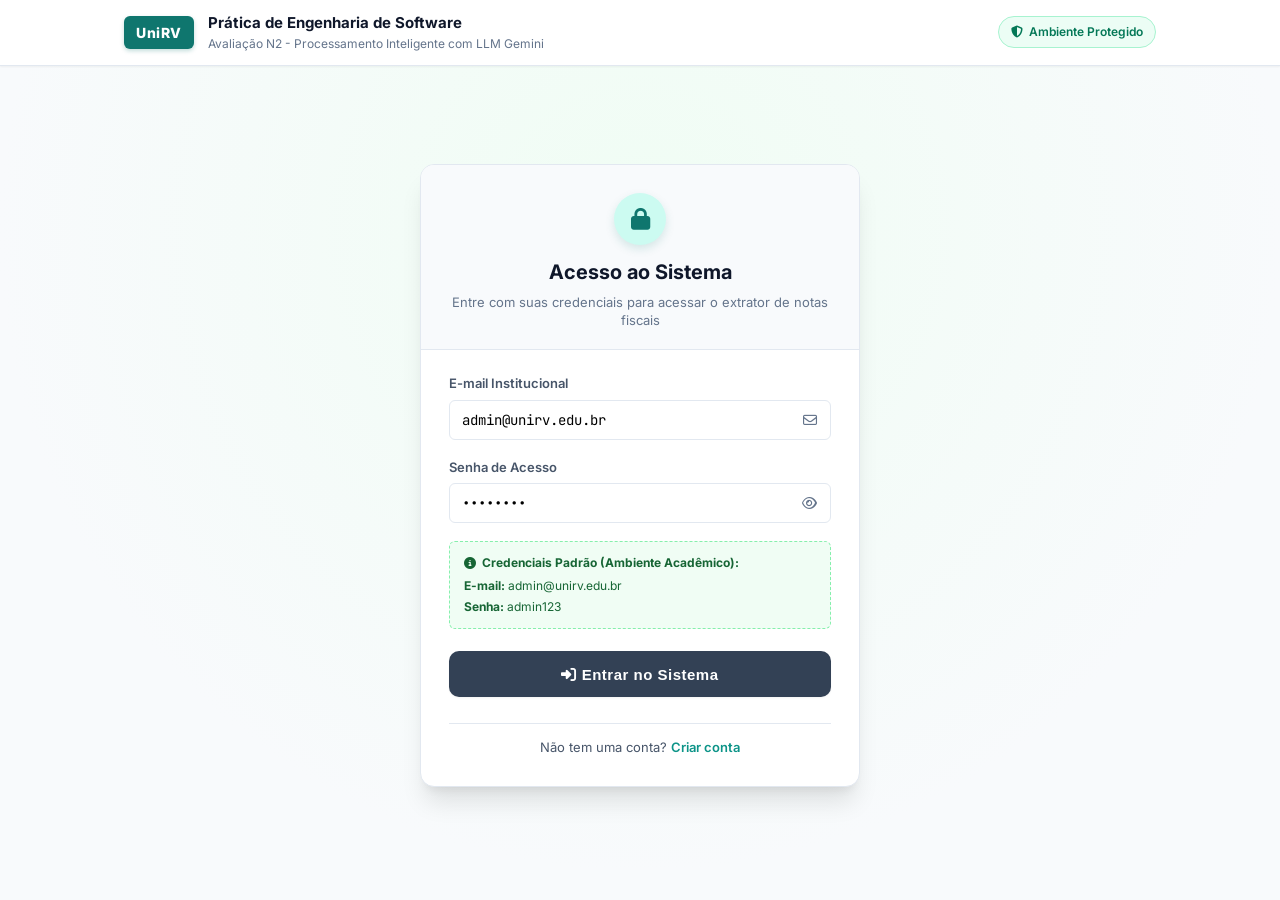
==== templates/login.html @ ca0a1edf "feat: adicionar registro de usuarios, banco SQLite e corrigir fluxo de redirecionamento no front-end" ====
<!DOCTYPE html>
<html lang="pt-BR">
<head>
    <meta charset="UTF-8">
    <meta name="viewport" content="width=device-width, initial-scale=1.0">
    <title>Acesso ao Sistema - Extração de Notas Fiscais | UniRV</title>
    <!-- Verificação imediata: se já estiver logado, vai direto para a aplicação -->
    <script>
        if (localStorage.getItem('AUTH_TOKEN')) {
            window.location.replace('/index.html');
        }
    </script>
    <link rel="preconnect" href="https://fonts.googleapis.com">
    <link rel="preconnect" href="https://fonts.gstatic.com" crossorigin>
    <link href="https://fonts.googleapis.com/css2?family=Inter:wght@300;400;500;600;700;800&family=JetBrains+Mono:wght@400;500;600&display=swap" rel="stylesheet">
    <link rel="stylesheet" href="/static/css/style.css">
    <link rel="stylesheet" href="https://cdnjs.cloudflare.com/ajax/libs/font-awesome/6.5.1/css/all.min.css">
</head>
<body>
    <!-- Barra Superior / Header Institucional -->
    <header class="app-header">
        <div class="header-container">
            <div class="brand-group">
                <div class="brand-badge">UniRV</div>
                <div class="brand-info">
                    <span class="brand-title">Prática de Engenharia de Software</span>
                    <span class="brand-subtitle">Avaliação N2 - Processamento Inteligente com LLM Gemini</span>
                </div>
            </div>
            <div class="header-actions">
                <span class="auth-status-badge">
                    <i class="fa-solid fa-shield-halved"></i> Ambiente Protegido
                </span>
            </div>
        </div>
    </header>

    <!-- Área Central de Login -->
    <main class="login-wrapper">
        <div class="login-card">
            <div class="login-header">
                <div class="login-icon-badge">
                    <i class="fa-solid fa-lock"></i>
                </div>
                <h1 class="login-title">Acesso ao Sistema</h1>
                <p class="login-subtitle">Entre com suas credenciais para acessar o extrator de notas fiscais</p>
            </div>

            <form class="login-body" id="loginForm">
                <!-- Campo de E-mail -->
                <div class="form-group">
                    <label for="loginEmail">E-mail Institucional</label>
                    <div class="input-with-icon">
                        <input 
                            type="email" 
                            id="loginEmail" 
                            class="form-control" 
                            placeholder="seu.email@unirv.edu.br" 
                            value="admin@unirv.edu.br"
                            required
                            autocomplete="email"
                        >
                        <i class="fa-regular fa-envelope input-leading-icon"></i>
                    </div>
                </div>

                <!-- Campo de Senha -->
                <div class="form-group">
                    <label for="loginPassword">Senha de Acesso</label>
                    <div class="input-with-icon">
                        <input 
                            type="password" 
                            id="loginPassword" 
                            class="form-control" 
                            placeholder="••••••••" 
                            value="admin123"
                            required
                            autocomplete="current-password"
                        >
                        <button type="button" class="btn-toggle-visibility" id="btnTogglePassword" title="Exibir/Ocultar Senha">
                            <i class="fa-regular fa-eye" id="togglePasswordIcon"></i>
                        </button>
                    </div>
                </div>

                <!-- Credenciais de Demonstração (Para avaliação da N2) -->
                <div class="demo-credentials-box">
                    <div class="demo-credentials-title">
                        <i class="fa-solid fa-circle-info"></i>
                        <span>Credenciais Padrão (Ambiente Acadêmico):</span>
                    </div>
                    <span><strong>E-mail:</strong> admin@unirv.edu.br</span>
                    <span><strong>Senha:</strong> admin123</span>
                </div>

                <!-- Botão de Login -->
                <button type="submit" class="btn-extract login-btn" id="btnLogin">
                    <span class="btn-text">
                        <i class="fa-solid fa-right-to-bracket"></i> Entrar no Sistema
                    </span>
                    <span class="btn-spinner hidden" id="loginSpinner">
                        <i class="fa-solid fa-circle-notch fa-spin"></i> Autenticando...
                    </span>
                </button>

                <!-- Link para Cadastro -->
                <div class="auth-switch-link">
                    Não tem uma conta? <a href="/register.html">Criar conta</a>
                </div>
            </form>
        </div>
    </main>

    <!-- Toast Notifications -->
    <div class="toast-container" id="toastContainer"></div>

    <script>
        document.addEventListener('DOMContentLoaded', () => {
            const loginForm = document.getElementById('loginForm');
            const loginEmail = document.getElementById('loginEmail');
            const loginPassword = document.getElementById('loginPassword');
            const btnLogin = document.getElementById('btnLogin');
            const loginSpinner = document.getElementById('loginSpinner');
            const btnTogglePassword = document.getElementById('btnTogglePassword');
            const togglePasswordIcon = document.getElementById('togglePasswordIcon');

            // Determina a URL base da API
            const API_BASE_URL = (window.location.hostname === 'localhost' || window.location.hostname === '127.0.0.1')
                ? ''
                : 'https://fineasy.onrender.com';

            // Alternar visibilidade da senha
            if (btnTogglePassword) {
                btnTogglePassword.addEventListener('click', () => {
                    const isPassword = loginPassword.type === 'password';
                    loginPassword.type = isPassword ? 'text' : 'password';
                    togglePasswordIcon.className = isPassword ? 'fa-regular fa-eye-slash' : 'fa-regular fa-eye';
                });
            }

            // Envio do Formulário de Login
            loginForm.addEventListener('submit', async (e) => {
                e.preventDefault();

                const email = loginEmail.value.trim();
                const password = loginPassword.value.trim();

                if (!email || !password) {
                    showToast('Preencha o e-mail e a senha.', 'error');
                    return;
                }

                btnLogin.disabled = true;
                btnLogin.querySelector('.btn-text').classList.add('hidden');
                loginSpinner.classList.remove('hidden');

                try {
                    const response = await fetch(`${API_BASE_URL}/api/login`, {
                        method: 'POST',
                        headers: {
                            'Content-Type': 'application/json'
                        },
                        body: JSON.stringify({ email, password })
                    });

                    let data;
                    try {
                        data = await response.json();
                    } catch (_) {
                        throw new Error(`Falha na resposta do servidor (HTTP ${response.status})`);
                    }

                    if (!response.ok) {
                        throw new Error(data.error || 'Credenciais inválidas.');
                    }

                    // Armazenar o token JWT e dados do usuário
                    localStorage.setItem('AUTH_TOKEN', data.token);
                    if (data.user) {
                        localStorage.setItem('AUTH_USER', JSON.stringify(data.user));
                    }

                    showToast('Autenticado com sucesso! Redirecionando...', 'success');

                    setTimeout(() => {
                        window.location.replace('/index.html');
                    }, 500);

                } catch (error) {
                    console.error('Erro de autenticação:', error);
                    showToast(error.message, 'error');
                } finally {
                    btnLogin.disabled = false;
                    btnLogin.querySelector('.btn-text').classList.remove('hidden');
                    loginSpinner.classList.add('hidden');
                }
            });

            function showToast(message, type = 'info') {
                const container = document.getElementById('toastContainer');
                const toast = document.createElement('div');
                toast.className = `toast ${type}`;

                let icon = 'fa-circle-info';
                if (type === 'success') icon = 'fa-circle-check';
                if (type === 'error') icon = 'fa-circle-exclamation';

                toast.innerHTML = `<i class="fa-solid ${icon}"></i> <span>${message}</span>`;
                container.appendChild(toast);

                setTimeout(() => {
                    toast.style.opacity = '0';
                    toast.style.transform = 'translateY(10px)';
                    setTimeout(() => toast.remove(), 300);
                }, 3500);
            }
        });
    </script>
</body>
</html>
---- static/css/style.css ----
/* ==========================================================================
   UniRV - Prática de Engenharia de Software (N2 - Etapa 1)
   Design System & Estilos da Interface de Extração de Notas Fiscais
   ========================================================================== */

:root {
    /* Cores Principais */
    --primary-color: #0d9488;
    --primary-dark: #0f766e;
    --primary-light: #ccfbf1;
    --primary-gradient: linear-gradient(135deg, #0f766e 0%, #0d9488 50%, #14b8a6 100%);
    
    --secondary-color: #1e293b;
    --secondary-light: #334155;
    
    --accent-emerald: #10b981;
    --accent-blue: #3b82f6;
    --accent-amber: #f59e0b;
    --accent-rose: #f43f5e;
    
    /* Superfícies e Fundos */
    --bg-main: #f8fafc;
    --bg-card: #ffffff;
    --bg-muted: #f1f5f9;
    --bg-code: #0f172a;
    
    /* Bordas e Divisórias */
    --border-color: #e2e8f0;
    --border-focus: #0d9488;
    
    /* Tipografia */
    --text-primary: #0f172a;
    --text-secondary: #475569;
    --text-muted: #64748b;
    --text-inverse: #ffffff;
    
    /* Fontes */
    --font-sans: 'Inter', system-ui, -apple-system, BlinkMacSystemFont, 'Segoe UI', Roboto, sans-serif;
    --font-mono: 'JetBrains Mono', Consolas, Monaco, monospace;
    
    /* Sombras */
    --shadow-sm: 0 1px 2px 0 rgb(0 0 0 / 0.05);
    --shadow-md: 0 4px 6px -1px rgb(0 0 0 / 0.07), 0 2px 4px -2px rgb(0 0 0 / 0.05);
    --shadow-lg: 0 10px 15px -3px rgb(0 0 0 / 0.08), 0 4px 6px -4px rgb(0 0 0 / 0.04);
    --shadow-xl: 0 20px 25px -5px rgb(0 0 0 / 0.1), 0 8px 10px -6px rgb(0 0 0 / 0.08);

    /* Raios de Borda */
    --radius-sm: 6px;
    --radius-md: 10px;
    --radius-lg: 14px;
    --radius-full: 9999px;
    
    /* Transições */
    --transition: all 0.2s cubic-bezier(0.4, 0, 0.2, 1);
}

/* Reset Global */
*, *::before, *::after {
    box-sizing: border-box;
    margin: 0;
    padding: 0;
}

body {
    font-family: var(--font-sans);
    background-color: var(--bg-main);
    color: var(--text-primary);
    line-height: 1.5;
    -webkit-font-smoothing: antialiased;
    min-height: 100vh;
    display: flex;
    flex-direction: column;
}

/* ==========================================================================
   Header Institucional
   ========================================================================== */
.app-header {
    background: #ffffff;
    border-bottom: 1px solid var(--border-color);
    position: sticky;
    top: 0;
    z-index: 100;
    box-shadow: var(--shadow-sm);
}

.header-container {
    max-width: 1080px;
    margin: 0 auto;
    padding: 12px 24px;
    display: flex;
    justify-content: space-between;
    align-items: center;
}

.brand-group {
    display: flex;
    align-items: center;
    gap: 14px;
}

.brand-badge {
    background: #0f766e;
    color: #ffffff;
    font-weight: 800;
    font-size: 14px;
    padding: 6px 12px;
    border-radius: var(--radius-sm);
    letter-spacing: 0.5px;
    box-shadow: 0 2px 4px rgba(15, 118, 110, 0.25);
}

.brand-info {
    display: flex;
    flex-direction: column;
}

.brand-title {
    font-weight: 700;
    font-size: 15px;
    color: var(--text-primary);
}

.brand-subtitle {
    font-size: 12px;
    color: var(--text-muted);
}

.header-actions {
    display: flex;
    align-items: center;
    gap: 10px;
}

.btn-mobile-access {
    display: inline-flex;
    align-items: center;
    gap: 8px;
    background: #ecfdf5;
    border: 1px solid #a7f3d0;
    padding: 8px 14px;
    border-radius: var(--radius-full);
    font-size: 13px;
    font-weight: 600;
    color: #065f46;
    cursor: pointer;
    transition: var(--transition);
}

.btn-mobile-access:hover {
    background: #d1fae5;
    color: #047857;
    border-color: #6ee7b7;
}

.btn-api-config {
    display: inline-flex;
    align-items: center;
    gap: 8px;
    background: var(--bg-muted);
    border: 1px solid var(--border-color);
    padding: 8px 14px;
    border-radius: var(--radius-full);
    font-size: 13px;
    font-weight: 500;
    color: var(--text-secondary);
    cursor: pointer;
    transition: var(--transition);
}

.btn-api-config:hover {
    background: #e2e8f0;
    color: var(--text-primary);
}

.status-indicator {
    width: 8px;
    height: 8px;
    border-radius: 50%;
    background-color: var(--accent-amber);
    display: inline-block;
    transition: var(--transition);
}

.status-indicator.active {
    background-color: var(--accent-emerald);
    box-shadow: 0 0 0 3px rgba(16, 185, 129, 0.2);
}

/* ==========================================================================
   Conteúdo e Container
   ========================================================================== */
.main-content {
    flex: 1;
    padding: 36px 16px 64px;
}

.page-container {
    max-width: 900px;
    margin: 0 auto;
    display: flex;
    flex-direction: column;
    gap: 24px;
}

/* Hero Section (Figuras 1 e 2) */
.hero-section {
    text-align: center;
    margin-bottom: 8px;
}

.page-title {
    font-size: 28px;
    font-weight: 800;
    color: #1e293b;
    letter-spacing: -0.02em;
    margin-bottom: 6px;
}

.page-subtitle {
    font-size: 15px;
    color: var(--text-muted);
}

/* ==========================================================================
   Cards Genéricos
   ========================================================================== */
.card {
    background: var(--bg-card);
    border: 1px solid var(--border-color);
    border-radius: var(--radius-lg);
    box-shadow: var(--shadow-sm);
    overflow: hidden;
    transition: var(--transition);
}

.card:hover {
    box-shadow: var(--shadow-md);
}

.card-header {
    padding: 16px 24px;
    border-bottom: 1px solid var(--border-color);
    background: #fafafa;
    display: flex;
    align-items: center;
    justify-content: space-between;
}

.card-title {
    font-size: 16px;
    font-weight: 700;
    color: var(--text-primary);
    display: flex;
    align-items: center;
    gap: 10px;
}

.card-title i {
    color: var(--primary-color);
}

.card-body {
    padding: 24px;
}

/* ==========================================================================
   Área de Upload e Dropzone
   ========================================================================== */
.input-label {
    display: block;
    font-size: 14px;
    font-weight: 600;
    color: var(--text-secondary);
    margin-bottom: 12px;
}

.drop-zone {
    border: 2px dashed #cbd5e1;
    border-radius: var(--radius-md);
    background: #f8fafc;
    padding: 32px 20px;
    text-align: center;
    cursor: pointer;
    transition: var(--transition);
    position: relative;
}

.drop-zone:hover, .drop-zone.dragover {
    border-color: var(--primary-color);
    background: #f0fdfa;
}

.file-input-hidden {
    position: absolute;
    top: 0;
    left: 0;
    width: 100%;
    height: 100%;
    opacity: 0;
    cursor: pointer;
}

.drop-zone-prompt {
    pointer-events: none;
    display: flex;
    flex-direction: column;
    align-items: center;
    gap: 8px;
}

.drop-icon {
    font-size: 42px;
    color: var(--primary-color);
    margin-bottom: 4px;
}

.drop-text {
    font-size: 14px;
    color: var(--text-secondary);
    display: flex;
    align-items: center;
    gap: 8px;
    flex-wrap: wrap;
    justify-content: center;
}

.btn-browse {
    pointer-events: auto;
    background: #ffffff;
    border: 1px solid var(--border-color);
    padding: 6px 14px;
    border-radius: var(--radius-sm);
    font-weight: 600;
    font-size: 13px;
    color: var(--text-primary);
    cursor: pointer;
    box-shadow: var(--shadow-sm);
    transition: var(--transition);
}

.btn-browse:hover {
    background: var(--bg-muted);
    border-color: #94a3b8;
}

.drop-hint {
    font-size: 12px;
    color: var(--text-muted);
}

/* Card do Arquivo Selecionado (Conforme Figura 2) */
.selected-file-card {
    display: flex;
    align-items: center;
    justify-content: space-between;
    background: #f1f5f9;
    border: 1px solid #cbd5e1;
    border-radius: var(--radius-md);
    padding: 12px 16px;
    margin-top: 14px;
    animation: fadeIn 0.3s ease;
}

.file-details {
    display: flex;
    align-items: center;
    gap: 12px;
    overflow: hidden;
}

.file-icon-wrapper {
    font-size: 24px;
    color: #ef4444;
}

.file-meta {
    display: flex;
    flex-direction: column;
    overflow: hidden;
}

.file-name {
    font-weight: 600;
    font-size: 14px;
    color: var(--text-primary);
    white-space: nowrap;
    overflow: hidden;
    text-overflow: ellipsis;
    max-width: 500px;
}

.file-size {
    font-size: 12px;
    color: var(--text-muted);
    font-family: var(--font-mono);
}

.btn-remove-file {
    background: none;
    border: none;
    color: var(--text-muted);
    font-size: 16px;
    cursor: pointer;
    padding: 6px;
    border-radius: 4px;
    transition: var(--transition);
}

.btn-remove-file:hover {
    color: var(--accent-rose);
    background: #fee2e2;
}

/* Atalhos de Exemplo */
.sample-actions {
    margin-top: 16px;
    display: flex;
    align-items: center;
    gap: 8px;
    flex-wrap: wrap;
}

.sample-label {
    font-size: 12px;
    font-weight: 600;
    color: var(--text-muted);
}

.btn-sample {
    background: #f8fafc;
    border: 1px solid #e2e8f0;
    padding: 6px 12px;
    border-radius: var(--radius-full);
    font-size: 12px;
    font-weight: 500;
    color: #334155;
    cursor: pointer;
    transition: var(--transition);
    display: inline-flex;
    align-items: center;
    gap: 6px;
}

.btn-sample:hover {
    background: #e2e8f0;
    color: #0f172a;
    border-color: #cbd5e1;
}

/* Botão Extrair Dados (Conforme Figuras 1 e 2) */
.btn-extract {
    width: 100%;
    margin-top: 20px;
    background: #334155;
    color: #ffffff;
    border: none;
    padding: 14px 24px;
    border-radius: var(--radius-md);
    font-size: 15px;
    font-weight: 700;
    letter-spacing: 0.5px;
    cursor: pointer;
    display: flex;
    align-items: center;
    justify-content: center;
    gap: 10px;
    box-shadow: var(--shadow-sm);
    transition: var(--transition);
}

.btn-extract:not(:disabled):hover {
    background: #1e293b;
    box-shadow: var(--shadow-md);
    transform: translateY(-1px);
}

.btn-extract:disabled {
    opacity: 0.6;
    cursor: not-allowed;
    background: #94a3b8;
}

/* ==========================================================================
   Seção de Resultados (Figura 2)
   ========================================================================== */
.results-header {
    background: #ffffff;
}

.source-badge {
    font-size: 12px;
    font-weight: 600;
    background: #e0f2fe;
    color: #0369a1;
    padding: 4px 10px;
    border-radius: var(--radius-full);
    display: flex;
    align-items: center;
    gap: 5px;
}

/* Abas de Navegação (Conforme Figura 2) */
.tabs-nav {
    display: flex;
    border-bottom: 1px solid var(--border-color);
    margin-bottom: 20px;
    gap: 8px;
}

.tab-btn {
    background: none;
    border: none;
    padding: 10px 18px;
    font-size: 14px;
    font-weight: 600;
    color: var(--text-muted);
    cursor: pointer;
    border-bottom: 2px solid transparent;
    display: inline-flex;
    align-items: center;
    gap: 8px;
    transition: var(--transition);
}

.tab-btn:hover {
    color: var(--text-primary);
}

.tab-btn.active {
    color: var(--primary-dark);
    border-bottom-color: var(--primary-color);
}

.tab-content {
    display: none;
    animation: fadeIn 0.25s ease;
}

.tab-content.active {
    display: block;
}

/* Banner de Destaque da Classificação */
.classification-banner {
    background: linear-gradient(135deg, #f0fdf4 0%, #ecfdf5 100%);
    border: 1px solid #bbf7d0;
    border-radius: var(--radius-md);
    padding: 18px 20px;
    display: flex;
    gap: 16px;
    margin-bottom: 20px;
}

.banner-icon {
    font-size: 28px;
    color: #16a34a;
    display: flex;
    align-items: center;
    justify-content: center;
}

.banner-body {
    flex: 1;
}

.banner-label {
    font-size: 12px;
    font-weight: 700;
    text-transform: uppercase;
    letter-spacing: 0.5px;
    color: #15803d;
}

.banner-category {
    font-size: 20px;
    font-weight: 800;
    color: #14532d;
    margin: 4px 0 10px;
}

.detected-tags-container {
    display: flex;
    flex-direction: column;
    gap: 6px;
}

.tags-label {
    font-size: 12px;
    font-weight: 600;
    color: #166534;
}

.tags-list {
    display: flex;
    flex-wrap: wrap;
    gap: 6px;
}

.tag-badge {
    background: #ffffff;
    border: 1px solid #86efac;
    color: #15803d;
    font-size: 12px;
    font-weight: 600;
    padding: 3px 10px;
    border-radius: var(--radius-full);
    box-shadow: 0 1px 2px rgba(0, 0, 0, 0.04);
}

/* Grid de Informações Formatadas */
.info-grid {
    display: grid;
    grid-template-columns: repeat(auto-fit, minmax(260px, 1fr));
    gap: 16px;
}

.info-card {
    background: #fafafa;
    border: 1px solid var(--border-color);
    border-radius: var(--radius-md);
    padding: 16px;
}

.info-card.full-width {
    grid-column: 1 / -1;
}

.info-card-header {
    display: flex;
    align-items: center;
    gap: 8px;
    margin-bottom: 12px;
    padding-bottom: 8px;
    border-bottom: 1px solid #e2e8f0;
}

.info-card-header i {
    color: var(--primary-color);
    font-size: 14px;
}

.info-card-header h3 {
    font-size: 14px;
    font-weight: 700;
    color: var(--text-primary);
}

.info-card-body {
    display: flex;
    flex-direction: column;
    gap: 10px;
}

.field-item {
    display: flex;
    flex-direction: column;
    font-size: 13px;
}

.field-label {
    font-size: 11px;
    font-weight: 600;
    color: var(--text-muted);
    text-transform: uppercase;
    letter-spacing: 0.3px;
}

.field-value {
    color: var(--text-primary);
    font-weight: 500;
    word-break: break-word;
}

.field-value.highlight {
    font-weight: 600;
    color: #0f172a;
}

.field-value.bold {
    font-weight: 700;
    font-size: 14px;
}

.field-value.mono {
    font-family: var(--font-mono);
    font-size: 12px;
}

.field-value.valor-total {
    font-size: 18px;
    font-weight: 800;
    color: #0f766e;
}

.products-description {
    font-size: 13px;
    line-height: 1.6;
    color: #334155;
    background: #ffffff;
    border: 1px solid #e2e8f0;
    border-radius: var(--radius-sm);
    padding: 12px;
}

/* ==========================================================================
   Aba JSON (Conforme Figura 2)
   ========================================================================== */
.json-tab-header {
    display: flex;
    align-items: center;
    justify-content: space-between;
    margin-bottom: 12px;
}

.json-tab-title {
    font-size: 14px;
    font-weight: 700;
    color: var(--text-secondary);
    display: flex;
    align-items: center;
    gap: 8px;
}

.json-actions {
    display: flex;
    gap: 8px;
}

.btn-copy-json, .btn-download-json {
    background: #ffffff;
    border: 1px solid var(--border-color);
    padding: 6px 12px;
    border-radius: var(--radius-sm);
    font-size: 12px;
    font-weight: 600;
    color: var(--text-secondary);
    cursor: pointer;
    display: inline-flex;
    align-items: center;
    gap: 6px;
    box-shadow: var(--shadow-sm);
    transition: var(--transition);
}

.btn-copy-json:hover, .btn-download-json:hover {
    background: var(--bg-muted);
    color: var(--text-primary);
    border-color: #cbd5e1;
}

.code-container {
    background: var(--bg-code);
    border-radius: var(--radius-md);
    padding: 16px;
    overflow-x: auto;
    max-height: 480px;
    box-shadow: inset 0 2px 4px rgba(0, 0, 0, 0.4);
}

.json-code {
    font-family: var(--font-mono);
    font-size: 13px;
    line-height: 1.6;
    color: #e2e8f0;
    white-space: pre-wrap;
    word-break: break-word;
}

/* Destaque de Sintaxe JSON */
.json-key {
    color: #38bdf8;
    font-weight: 600;
}
.json-string {
    color: #4ade80;
}
.json-number {
    color: #fb923c;
}
.json-boolean {
    color: #c084fc;
}
.json-null {
    color: #94a3b8;
}

.json-footer-note {
    margin-top: 12px;
    font-size: 12px;
    color: var(--text-muted);
    font-style: italic;
}

/* ==========================================================================
   Modal da API
   ========================================================================== */
.modal-overlay {
    position: fixed;
    top: 0;
    left: 0;
    right: 0;
    bottom: 0;
    background: rgba(15, 23, 42, 0.6);
    backdrop-filter: blur(4px);
    display: flex;
    align-items: center;
    justify-content: center;
    z-index: 999;
    padding: 16px;
    animation: fadeIn 0.2s ease;
}

.modal-container {
    background: #ffffff;
    border-radius: var(--radius-lg);
    width: 100%;
    max-width: 500px;
    box-shadow: var(--shadow-xl);
    overflow: hidden;
    animation: scaleUp 0.25s ease;
}

.modal-header {
    padding: 16px 20px;
    border-bottom: 1px solid var(--border-color);
    display: flex;
    justify-content: space-between;
    align-items: center;
}

.modal-header h3 {
    font-size: 16px;
    font-weight: 700;
    color: var(--text-primary);
    display: flex;
    align-items: center;
    gap: 8px;
}

.btn-close-modal {
    background: none;
    border: none;
    color: var(--text-muted);
    font-size: 18px;
    cursor: pointer;
    padding: 4px;
}

.btn-close-modal:hover {
    color: var(--text-primary);
}

.modal-body {
    padding: 20px;
    display: flex;
    flex-direction: column;
    gap: 16px;
}

.modal-desc {
    font-size: 13px;
    color: var(--text-secondary);
    line-height: 1.5;
}

.form-group {
    display: flex;
    flex-direction: column;
    gap: 6px;
}

.form-group label {
    font-size: 13px;
    font-weight: 600;
    color: var(--text-secondary);
}

.input-with-icon {
    position: relative;
    display: flex;
    align-items: center;
}

.form-control {
    width: 100%;
    padding: 10px 40px 10px 12px;
    border: 1px solid var(--border-color);
    border-radius: var(--radius-sm);
    font-size: 14px;
    font-family: var(--font-mono);
    outline: none;
    transition: var(--transition);
}

.form-control:focus {
    border-color: var(--primary-color);
    box-shadow: 0 0 0 3px rgba(13, 148, 136, 0.15);
}

.btn-toggle-visibility {
    position: absolute;
    right: 8px;
    background: none;
    border: none;
    color: var(--text-muted);
    cursor: pointer;
    padding: 6px;
}

.form-hint {
    font-size: 11px;
    color: var(--text-muted);
}

.form-hint a {
    color: var(--primary-color);
    text-decoration: underline;
}

.api-notice {
    background: #f0f9ff;
    border: 1px solid #bae6fd;
    border-radius: var(--radius-sm);
    padding: 10px 14px;
    font-size: 12px;
    color: #0369a1;
    display: flex;
    align-items: center;
    gap: 8px;
}

.modal-footer {
    padding: 14px 20px;
    border-top: 1px solid var(--border-color);
    background: #f8fafc;
    display: flex;
    justify-content: flex-end;
    gap: 10px;
}

.btn-modal-cancel {
    background: #ffffff;
    border: 1px solid var(--border-color);
    padding: 8px 16px;
    border-radius: var(--radius-sm);
    font-size: 13px;
    font-weight: 600;
    color: var(--text-secondary);
    cursor: pointer;
}

.btn-modal-save {
    background: var(--primary-color);
    color: #ffffff;
    border: none;
    padding: 8px 18px;
    border-radius: var(--radius-sm);
    font-size: 13px;
    font-weight: 600;
    cursor: pointer;
    transition: var(--transition);
}

.btn-modal-save:hover {
    background: var(--primary-dark);
}

/* ==========================================================================
   Toast Notifications
   ========================================================================== */
.toast-container {
    position: fixed;
    bottom: 24px;
    right: 24px;
    display: flex;
    flex-direction: column;
    gap: 8px;
    z-index: 1000;
}

.toast {
    background: #1e293b;
    color: #ffffff;
    padding: 12px 18px;
    border-radius: var(--radius-md);
    box-shadow: var(--shadow-lg);
    font-size: 13px;
    font-weight: 500;
    display: flex;
    align-items: center;
    gap: 10px;
    animation: slideIn 0.25s ease;
}

.toast.success {
    border-left: 4px solid var(--accent-emerald);
}

.toast.error {
    border-left: 4px solid var(--accent-rose);
}

.toast.info {
    border-left: 4px solid var(--accent-blue);
}

/* ==========================================================================
   Classes Utilitárias e Animações
   ========================================================================== */
.hidden {
    display: none !important;
}

@keyframes fadeIn {
    from { opacity: 0; transform: translateY(4px); }
    to { opacity: 1; transform: translateY(0); }
}

@keyframes scaleUp {
    from { opacity: 0; transform: scale(0.96); }
    to { opacity: 1; transform: scale(1); }
}

@keyframes slideIn {
    from { opacity: 0; transform: translateX(20px); }
    to { opacity: 1; transform: translateX(0); }
}

/* Modal de Acesso Mobile (QR Code) */
.mobile-modal-box {
    max-width: 440px;
}

.text-center {
    text-align: center;
}

.qr-code-wrapper {
    background: #ffffff;
    padding: 16px;
    border-radius: var(--radius-md);
    border: 1px solid var(--border-color);
    box-shadow: var(--shadow-sm);
    display: inline-flex;
    justify-content: center;
    align-items: center;
    margin: 8px auto 14px;
}

#qrcode {
    display: flex;
    justify-content: center;
    align-items: center;
}

#qrcode img,
#qrcode canvas {
    max-width: 170px !important;
    max-height: 170px !important;
    display: block;
    margin: 0 auto;
}

.mobile-url-box {
    margin: 12px 0 16px;
    text-align: left;
}

.mobile-url-label {
    font-size: 12px;
    font-weight: 600;
    color: var(--text-secondary);
    display: block;
    margin-bottom: 6px;
}

.mobile-url-input-group {
    display: flex;
    gap: 8px;
}

.mobile-url-input {
    background: var(--bg-muted);
    font-size: 13px;
    font-family: var(--font-mono);
    color: var(--text-primary);
}

.btn-copy-url {
    background: var(--primary-color);
    color: #ffffff;
    border: none;
    padding: 8px 16px;
    border-radius: var(--radius-sm);
    font-size: 14px;
    cursor: pointer;
    transition: var(--transition);
    display: inline-flex;
    align-items: center;
    justify-content: center;
}

.btn-copy-url:hover {
    background: var(--primary-dark);
}

/* ==========================================================================
   Responsividade Completa para Mobile e Tablet
   ========================================================================== */
html, body {
    overflow-x: hidden;
    max-width: 100vw;
}

@media (max-width: 768px) {
    .header-container {
        flex-direction: column;
        gap: 12px;
        align-items: stretch;
        padding: 12px 16px;
    }

    .brand-group {
        justify-content: flex-start;
    }

    .header-actions {
        width: 100%;
        display: flex;
        gap: 8px;
    }

    .btn-mobile-access,
    .btn-api-config {
        flex: 1;
        justify-content: center;
        padding: 8px 10px;
        font-size: 12px;
    }

    .main-content {
        padding: 20px 12px 48px;
    }

    .page-container {
        gap: 16px;
    }

    .hero-section {
        margin-bottom: 4px;
    }

    .page-title {
        font-size: 22px;
        line-height: 1.25;
    }

    .page-subtitle {
        font-size: 13px;
    }

    .card-header {
        padding: 12px 16px;
    }

    .card-body {
        padding: 16px;
    }

    .drop-zone {
        padding: 24px 14px;
    }

    .drop-icon {
        font-size: 36px;
    }

    .drop-title {
        font-size: 13px;
    }

    .btn-browse {
        padding: 6px 12px;
        font-size: 12px;
    }

    .selected-file-card {
        padding: 10px 12px;
    }

    .file-name {
        max-width: 200px;
        font-size: 13px;
    }

    .sample-actions {
        flex-direction: column;
        align-items: stretch;
        gap: 6px;
    }

    .sample-label {
        margin-bottom: 2px;
    }

    .btn-sample {
        width: 100%;
        justify-content: flex-start;
        padding: 8px 12px;
        font-size: 12px;
    }

    .btn-extract {
        padding: 13px 18px;
        font-size: 14px;
    }

    .tabs-nav {
        gap: 4px;
        margin-bottom: 16px;
    }

    .tab-btn {
        flex: 1;
        justify-content: center;
        padding: 10px 6px;
        font-size: 13px;
        text-align: center;
    }

    .classification-banner {
        flex-direction: column;
        padding: 14px;
        gap: 10px;
    }

    .banner-category {
        font-size: 17px;
    }

    .info-grid {
        grid-template-columns: 1fr;
        gap: 12px;
    }

    .info-card {
        padding: 12px 14px;
    }

    .json-tab-header {
        flex-direction: column;
        align-items: stretch;
        gap: 10px;
    }

    .json-actions {
        width: 100%;
        display: flex;
        gap: 8px;
    }

    .btn-copy-json,
    .btn-download-json {
        flex: 1;
        justify-content: center;
        padding: 8px 10px;
        font-size: 12px;
    }

    .code-container {
        padding: 12px;
        max-height: 380px;
        -webkit-overflow-scrolling: touch;
    }

    .json-code {
        font-size: 12px;
    }

    .modal-container {
        margin: 12px;
        width: calc(100% - 24px);
        max-height: 92vh;
        overflow-y: auto;
    }

    .modal-body {
        padding: 16px;
    }

    .toast-container {
        left: 12px;
        right: 12px;
        bottom: 12px;
    }

    .toast {
        width: 100%;
        justify-content: center;
    }

    /* Prevenir auto-zoom do Safari no iOS */
    .form-control {
        font-size: 16px;
    }
}

@media (max-width: 420px) {
    .brand-title {
        font-size: 13px;
    }

    .brand-subtitle {
        font-size: 11px;
    }

    .brand-badge {
        font-size: 12px;
        padding: 4px 8px;
    }

    .page-title {
        font-size: 20px;
    }

    .file-name {
        max-width: 150px;
    }

    .tab-btn {
        font-size: 12px;
        padding: 8px 4px;
        gap: 4px;
    }
}

/* ==========================================================================
   Estilos da Página de Login & Autenticação
   ========================================================================== */
.login-wrapper {
    min-height: calc(100vh - 80px);
    display: flex;
    align-items: center;
    justify-content: center;
    padding: 32px 16px;
    background: radial-gradient(circle at 50% 20%, #f0fdf4 0%, #f8fafc 70%);
}

.login-card {
    width: 100%;
    max-width: 440px;
    background: var(--bg-card);
    border-radius: var(--radius-lg);
    border: 1px solid var(--border-color);
    box-shadow: var(--shadow-xl);
    overflow: hidden;
    animation: scaleUp 0.28s cubic-bezier(0.16, 1, 0.3, 1);
}

.login-header {
    background: #f8fafc;
    padding: 28px 24px 20px;
    border-bottom: 1px solid var(--border-color);
    text-align: center;
}

.login-icon-badge {
    width: 52px;
    height: 52px;
    background: var(--primary-light);
    color: var(--primary-dark);
    border-radius: var(--radius-full);
    display: inline-flex;
    align-items: center;
    justify-content: center;
    font-size: 22px;
    margin-bottom: 12px;
    box-shadow: 0 4px 10px rgba(15, 118, 110, 0.15);
}

.login-title {
    font-size: 20px;
    font-weight: 700;
    color: var(--text-primary);
}

.login-subtitle {
    font-size: 13px;
    color: var(--text-muted);
    margin-top: 6px;
    line-height: 1.4;
}

.login-body {
    padding: 24px 28px 28px;
    display: flex;
    flex-direction: column;
    gap: 18px;
}

.login-btn {
    width: 100%;
    margin-top: 4px;
    height: 46px;
    display: flex;
    align-items: center;
    justify-content: center;
    gap: 8px;
}

.input-leading-icon {
    position: absolute;
    right: 14px;
    color: var(--text-muted);
    font-size: 14px;
    pointer-events: none;
}

.demo-credentials-box {
    background: #f0fdf4;
    border: 1px dashed #86efac;
    border-radius: var(--radius-sm);
    padding: 12px 14px;
    font-size: 12px;
    color: #166534;
    display: flex;
    flex-direction: column;
    gap: 3px;
}

.demo-credentials-title {
    font-weight: 700;
    display: flex;
    align-items: center;
    gap: 6px;
    margin-bottom: 2px;
}

.auth-status-badge {
    display: inline-flex;
    align-items: center;
    gap: 6px;
    font-size: 12px;
    font-weight: 600;
    color: #047857;
    background: #ecfdf5;
    border: 1px solid #a7f3d0;
    padding: 6px 12px;
    border-radius: var(--radius-full);
}

.btn-logout {
    display: inline-flex;
    align-items: center;
    gap: 6px;
    background: #fff1f2;
    border: 1px solid #fecdd3;
    padding: 8px 14px;
    border-radius: var(--radius-full);
    font-size: 13px;
    font-weight: 600;
    color: #be123c;
    cursor: pointer;
    transition: var(--transition);
}

.btn-logout:hover {
    background: #ffe4e6;
    color: #9f1239;
    border-color: #fda4af;
}

.auth-switch-link {
    text-align: center;
    font-size: 13px;
    color: var(--text-secondary);
    margin-top: 8px;
    padding-top: 14px;
    border-top: 1px solid var(--border-color);
}

.auth-switch-link a {
    color: var(--primary-color);
    font-weight: 600;
    text-decoration: none;
    transition: var(--transition);
}

.auth-switch-link a:hover {
    color: var(--primary-dark);
    text-decoration: underline;
}
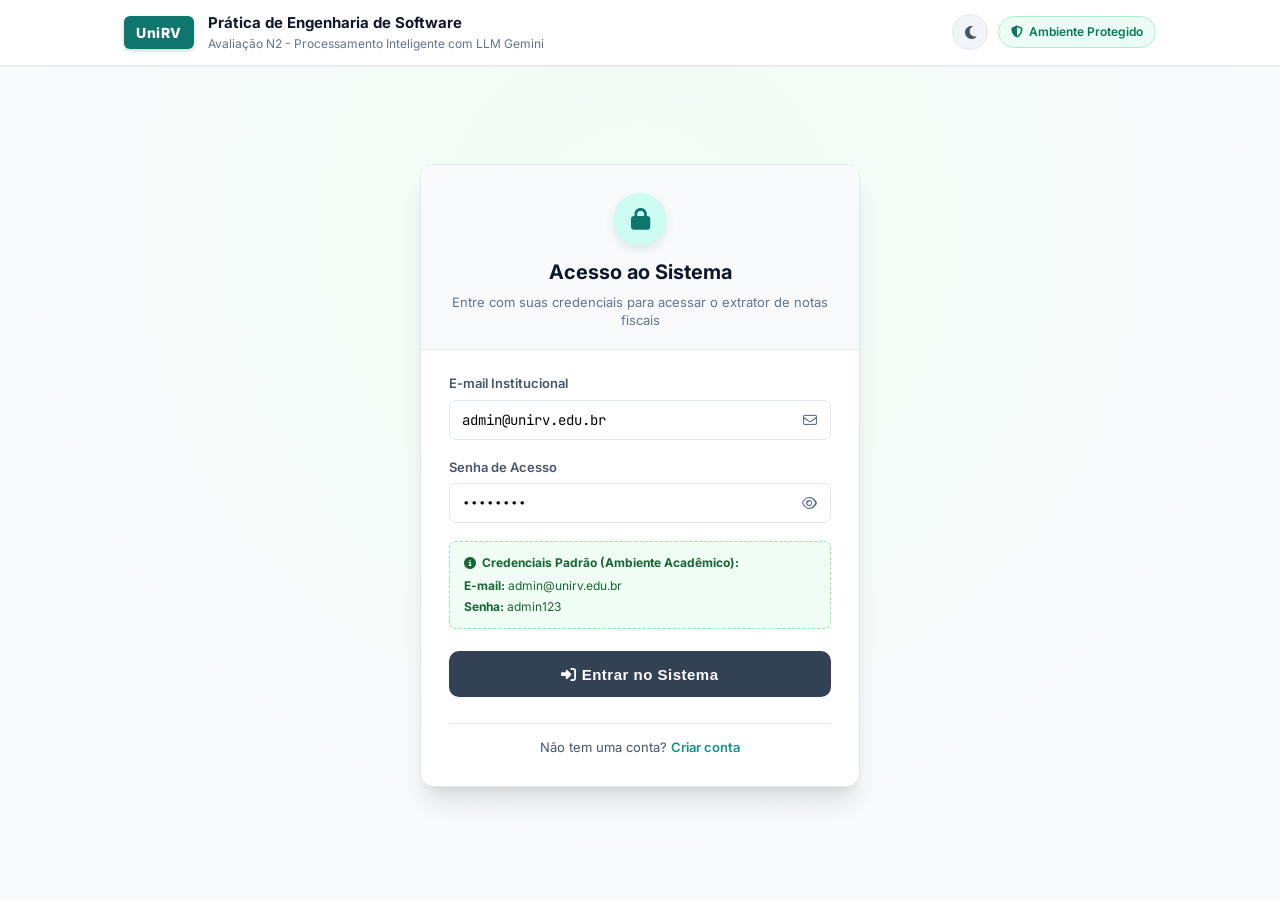
==== commit 4013007e: "feat: adicionar suporte a modo noturno (dark mode) em todas as telas" ====
--- a/templates/login.html
+++ b/templates/login.html
@@ -4,17 +4,23 @@
     <meta charset="UTF-8">
     <meta name="viewport" content="width=device-width, initial-scale=1.0">
     <title>Acesso ao Sistema - Extração de Notas Fiscais | UniRV</title>
-    <!-- Verificação imediata: se já estiver logado, vai direto para a aplicação -->
+    <!-- Verificação imediata: se já estiver logado e na tela de login, vai direto para a aplicação -->
     <script>
-        if (localStorage.getItem('AUTH_TOKEN')) {
-            window.location.replace('/index.html');
-        }
+        (function() {
+            var token = localStorage.getItem('AUTH_TOKEN');
+            var path = window.location.pathname.toLowerCase();
+            var isLogin = path.endsWith('/login.html') || path.endsWith('/login');
+            if (token && isLogin) {
+                window.location.replace('/index.html');
+            }
+        })();
     </script>
     <link rel="preconnect" href="https://fonts.googleapis.com">
     <link rel="preconnect" href="https://fonts.gstatic.com" crossorigin>
     <link href="https://fonts.googleapis.com/css2?family=Inter:wght@300;400;500;600;700;800&family=JetBrains+Mono:wght@400;500;600&display=swap" rel="stylesheet">
     <link rel="stylesheet" href="/static/css/style.css">
     <link rel="stylesheet" href="https://cdnjs.cloudflare.com/ajax/libs/font-awesome/6.5.1/css/all.min.css">
+    <script src="/static/js/theme.js"></script>
 </head>
 <body>
     <!-- Barra Superior / Header Institucional -->
@@ -28,6 +34,9 @@
                 </div>
             </div>
             <div class="header-actions">
+                <button type="button" class="btn-theme-toggle" id="btnThemeToggle" title="Alternar Modo Noturno / Claro">
+                    <i class="fa-solid fa-moon" id="themeIcon"></i>
+                </button>
                 <span class="auth-status-badge">
                     <i class="fa-solid fa-shield-halved"></i> Ambiente Protegido
                 </span>
--- a/static/css/style.css
+++ b/static/css/style.css
@@ -1492,3 +1492,239 @@
     text-decoration: underline;
 }
 
+/* ==========================================================================
+   Botão de Alternância de Tema (Modo Noturno / Claro)
+   ========================================================================== */
+.btn-theme-toggle {
+    display: inline-flex;
+    align-items: center;
+    justify-content: center;
+    width: 36px;
+    height: 36px;
+    background: var(--bg-muted);
+    border: 1px solid var(--border-color);
+    border-radius: var(--radius-full);
+    color: var(--text-secondary);
+    font-size: 15px;
+    cursor: pointer;
+    transition: var(--transition);
+}
+
+.btn-theme-toggle:hover {
+    background: var(--primary-light);
+    color: var(--primary-color);
+    border-color: var(--primary-color);
+    transform: rotate(15deg);
+}
+
+/* ==========================================================================
+   Design System - Modo Noturno ([data-theme="dark"])
+   ========================================================================== */
+[data-theme="dark"] {
+    --primary-color: #14b8a6;
+    --primary-dark: #0d9488;
+    --primary-light: rgba(20, 184, 166, 0.18);
+    --primary-gradient: linear-gradient(135deg, #0f766e 0%, #14b8a6 50%, #2dd4bf 100%);
+
+    --secondary-color: #f8fafc;
+    --secondary-light: #cbd5e1;
+
+    /* Superfícies e Fundos Noturnos */
+    --bg-main: #0b0f19;
+    --bg-card: #131b2e;
+    --bg-muted: #1c263f;
+    --bg-code: #070a12;
+
+    /* Bordas e Divisórias Noturnas */
+    --border-color: #24314c;
+    --border-focus: #14b8a6;
+
+    /* Tipografia Noturna */
+    --text-primary: #f8fafc;
+    --text-secondary: #cbd5e1;
+    --text-muted: #94a3b8;
+    --text-inverse: #0b0f19;
+
+    /* Sombras Noturnas */
+    --shadow-sm: 0 1px 3px 0 rgb(0 0 0 / 0.4);
+    --shadow-md: 0 4px 6px -1px rgb(0 0 0 / 0.5);
+    --shadow-lg: 0 10px 15px -3px rgb(0 0 0 / 0.6);
+    --shadow-xl: 0 20px 25px -5px rgb(0 0 0 / 0.7);
+}
+
+[data-theme="dark"] .app-header {
+    background: #111827;
+    border-bottom-color: #24314c;
+}
+
+[data-theme="dark"] .card {
+    background: #131b2e;
+    border-color: #24314c;
+}
+
+[data-theme="dark"] .card-header {
+    background: #182239;
+    border-bottom-color: #24314c;
+}
+
+[data-theme="dark"] .drop-zone {
+    background: #151f35;
+    border-color: #2d3d5e;
+}
+
+[data-theme="dark"] .drop-zone:hover,
+[data-theme="dark"] .drop-zone.dragover {
+    background: #112833;
+    border-color: var(--primary-color);
+}
+
+[data-theme="dark"] .btn-browse {
+    background: #1e293b;
+    border-color: #334155;
+    color: #f8fafc;
+}
+
+[data-theme="dark"] .btn-browse:hover {
+    background: #334155;
+}
+
+[data-theme="dark"] .selected-file-card {
+    background: #182239;
+    border-color: #2d3d5e;
+}
+
+[data-theme="dark"] .btn-sample {
+    background: #182239;
+    border-color: #2d3d5e;
+    color: #cbd5e1;
+}
+
+[data-theme="dark"] .btn-sample:hover {
+    background: #24314c;
+    color: #ffffff;
+}
+
+[data-theme="dark"] .classification-banner {
+    background: linear-gradient(135deg, rgba(6, 78, 59, 0.4) 0%, rgba(6, 95, 70, 0.3) 100%);
+    border-color: #065f46;
+}
+
+[data-theme="dark"] .banner-category {
+    color: #6ee7b7;
+}
+
+[data-theme="dark"] .banner-label {
+    color: #34d399;
+}
+
+[data-theme="dark"] .info-card {
+    background: #182239;
+    border-color: #24314c;
+}
+
+[data-theme="dark"] .info-card-header {
+    border-bottom-color: #24314c;
+}
+
+[data-theme="dark"] .field-value.highlight {
+    color: #f8fafc;
+}
+
+[data-theme="dark"] .field-value.valor-total {
+    color: #2dd4bf;
+}
+
+[data-theme="dark"] .products-description {
+    background: #0f172a;
+    border-color: #24314c;
+    color: #cbd5e1;
+}
+
+[data-theme="dark"] .btn-copy-json,
+[data-theme="dark"] .btn-download-json {
+    background: #182239;
+    border-color: #24314c;
+    color: #cbd5e1;
+}
+
+[data-theme="dark"] .btn-copy-json:hover,
+[data-theme="dark"] .btn-download-json:hover {
+    background: #24314c;
+    color: #ffffff;
+}
+
+[data-theme="dark"] .tag-badge {
+    background: #064e3b;
+    border-color: #059669;
+    color: #6ee7b7;
+}
+
+[data-theme="dark"] .login-wrapper {
+    background: radial-gradient(circle at 50% 20%, #112433 0%, #0b0f19 75%);
+}
+
+[data-theme="dark"] .login-card {
+    background: #131b2e;
+    border-color: #24314c;
+}
+
+[data-theme="dark"] .login-header {
+    background: #182239;
+    border-bottom-color: #24314c;
+}
+
+[data-theme="dark"] .form-control {
+    background: #182239;
+    border-color: #2d3d5e;
+    color: #f8fafc;
+}
+
+[data-theme="dark"] .form-control:focus {
+    background: #1a253e;
+    border-color: var(--primary-color);
+}
+
+[data-theme="dark"] .demo-credentials-box {
+    background: rgba(6, 78, 59, 0.25);
+    border-color: #059669;
+    color: #a7f3d0;
+}
+
+[data-theme="dark"] .modal-container {
+    background: #131b2e;
+    border-color: #24314c;
+}
+
+[data-theme="dark"] .modal-header {
+    background: #182239;
+    border-bottom-color: #24314c;
+}
+
+[data-theme="dark"] .modal-footer {
+    background: #182239;
+    border-top-color: #24314c;
+}
+
+[data-theme="dark"] .btn-modal-cancel {
+    background: #1e293b;
+    border-color: #334155;
+    color: #cbd5e1;
+}
+
+[data-theme="dark"] .btn-mobile-access {
+    background: rgba(6, 78, 59, 0.25);
+    border-color: #065f46;
+    color: #6ee7b7;
+}
+
+[data-theme="dark"] .btn-api-config {
+    background: #182239;
+    border-color: #24314c;
+    color: #cbd5e1;
+}
+
+[data-theme="dark"] .qr-code-wrapper {
+    background: #ffffff; /* Garante fundo branco para contraste da câmera ao ler QR Code */
+}
+
+
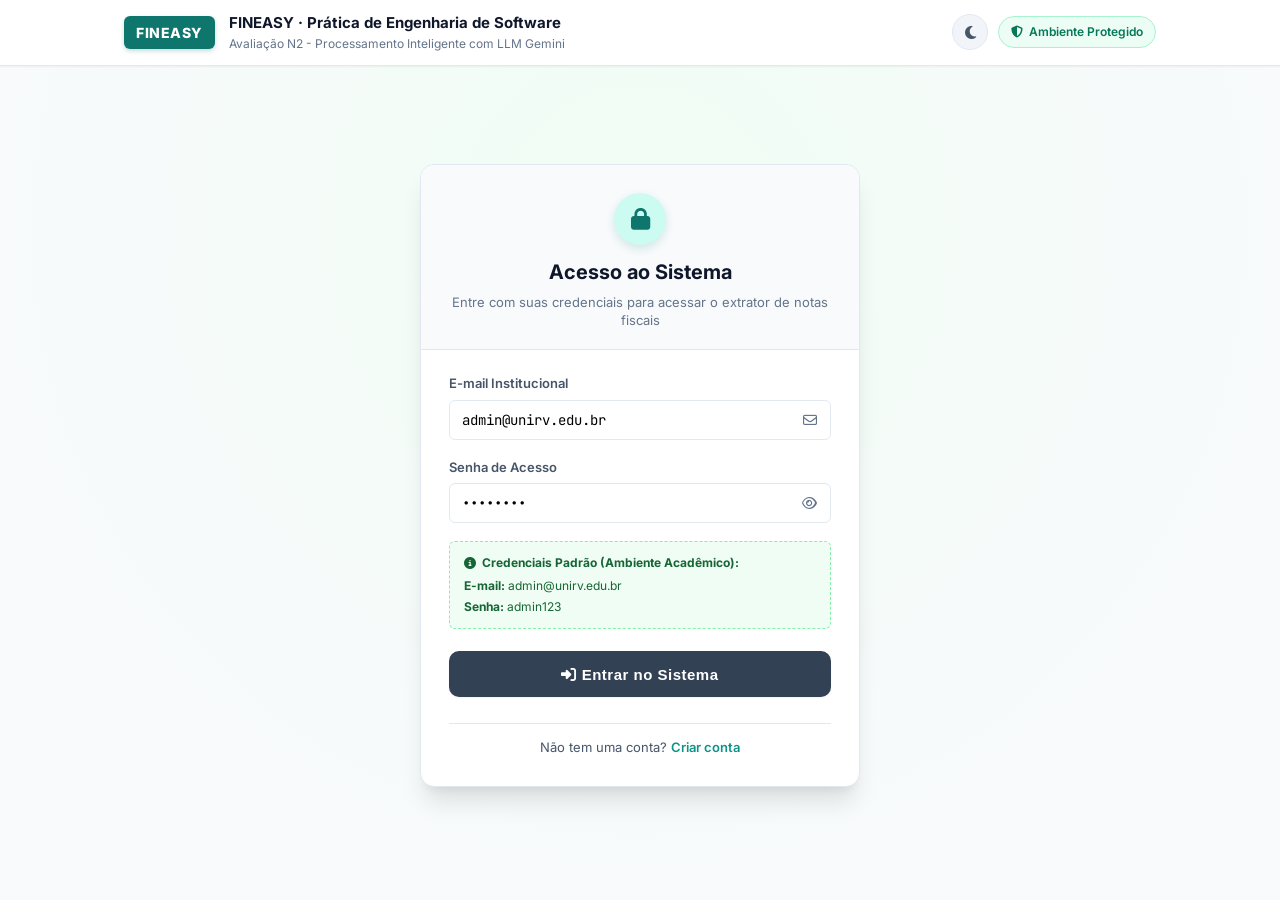
==== commit e0917de7: "feat: consolidar identidade FINEASY e remover modal e dependencias de QR code local" ====
--- a/templates/login.html
+++ b/templates/login.html
@@ -3,7 +3,7 @@
 <head>
     <meta charset="UTF-8">
     <meta name="viewport" content="width=device-width, initial-scale=1.0">
-    <title>Acesso ao Sistema - Extração de Notas Fiscais | UniRV</title>
+    <title>FINEASY - Acesso ao Sistema</title>
     <!-- Verificação imediata: se já estiver logado e na tela de login, vai direto para a aplicação -->
     <script>
         (function() {
@@ -27,9 +27,9 @@
     <header class="app-header">
         <div class="header-container">
             <div class="brand-group">
-                <div class="brand-badge">UniRV</div>
+                <div class="brand-badge">FINEASY</div>
                 <div class="brand-info">
-                    <span class="brand-title">Prática de Engenharia de Software</span>
+                    <span class="brand-title">FINEASY · Prática de Engenharia de Software</span>
                     <span class="brand-subtitle">Avaliação N2 - Processamento Inteligente com LLM Gemini</span>
                 </div>
             </div>
--- a/static/css/style.css
+++ b/static/css/style.css
@@ -132,27 +132,6 @@
     gap: 10px;
 }
 
-.btn-mobile-access {
-    display: inline-flex;
-    align-items: center;
-    gap: 8px;
-    background: #ecfdf5;
-    border: 1px solid #a7f3d0;
-    padding: 8px 14px;
-    border-radius: var(--radius-full);
-    font-size: 13px;
-    font-weight: 600;
-    color: #065f46;
-    cursor: pointer;
-    transition: var(--transition);
-}
-
-.btn-mobile-access:hover {
-    background: #d1fae5;
-    color: #047857;
-    border-color: #6ee7b7;
-}
-
 .btn-api-config {
     display: inline-flex;
     align-items: center;
@@ -1027,82 +1006,8 @@
     to { opacity: 1; transform: translateX(0); }
 }
 
-/* Modal de Acesso Mobile (QR Code) */
-.mobile-modal-box {
-    max-width: 440px;
-}
-
 .text-center {
     text-align: center;
-}
-
-.qr-code-wrapper {
-    background: #ffffff;
-    padding: 16px;
-    border-radius: var(--radius-md);
-    border: 1px solid var(--border-color);
-    box-shadow: var(--shadow-sm);
-    display: inline-flex;
-    justify-content: center;
-    align-items: center;
-    margin: 8px auto 14px;
-}
-
-#qrcode {
-    display: flex;
-    justify-content: center;
-    align-items: center;
-}
-
-#qrcode img,
-#qrcode canvas {
-    max-width: 170px !important;
-    max-height: 170px !important;
-    display: block;
-    margin: 0 auto;
-}
-
-.mobile-url-box {
-    margin: 12px 0 16px;
-    text-align: left;
-}
-
-.mobile-url-label {
-    font-size: 12px;
-    font-weight: 600;
-    color: var(--text-secondary);
-    display: block;
-    margin-bottom: 6px;
-}
-
-.mobile-url-input-group {
-    display: flex;
-    gap: 8px;
-}
-
-.mobile-url-input {
-    background: var(--bg-muted);
-    font-size: 13px;
-    font-family: var(--font-mono);
-    color: var(--text-primary);
-}
-
-.btn-copy-url {
-    background: var(--primary-color);
-    color: #ffffff;
-    border: none;
-    padding: 8px 16px;
-    border-radius: var(--radius-sm);
-    font-size: 14px;
-    cursor: pointer;
-    transition: var(--transition);
-    display: inline-flex;
-    align-items: center;
-    justify-content: center;
-}
-
-.btn-copy-url:hover {
-    background: var(--primary-dark);
 }
 
 /* ==========================================================================
@@ -1131,7 +1036,6 @@
         gap: 8px;
     }
 
-    .btn-mobile-access,
     .btn-api-config {
         flex: 1;
         justify-content: center;
@@ -1711,20 +1615,10 @@
     color: #cbd5e1;
 }
 
-[data-theme="dark"] .btn-mobile-access {
-    background: rgba(6, 78, 59, 0.25);
-    border-color: #065f46;
-    color: #6ee7b7;
-}
-
 [data-theme="dark"] .btn-api-config {
     background: #182239;
     border-color: #24314c;
     color: #cbd5e1;
 }
 
-[data-theme="dark"] .qr-code-wrapper {
-    background: #ffffff; /* Garante fundo branco para contraste da câmera ao ler QR Code */
-}
-
-
+
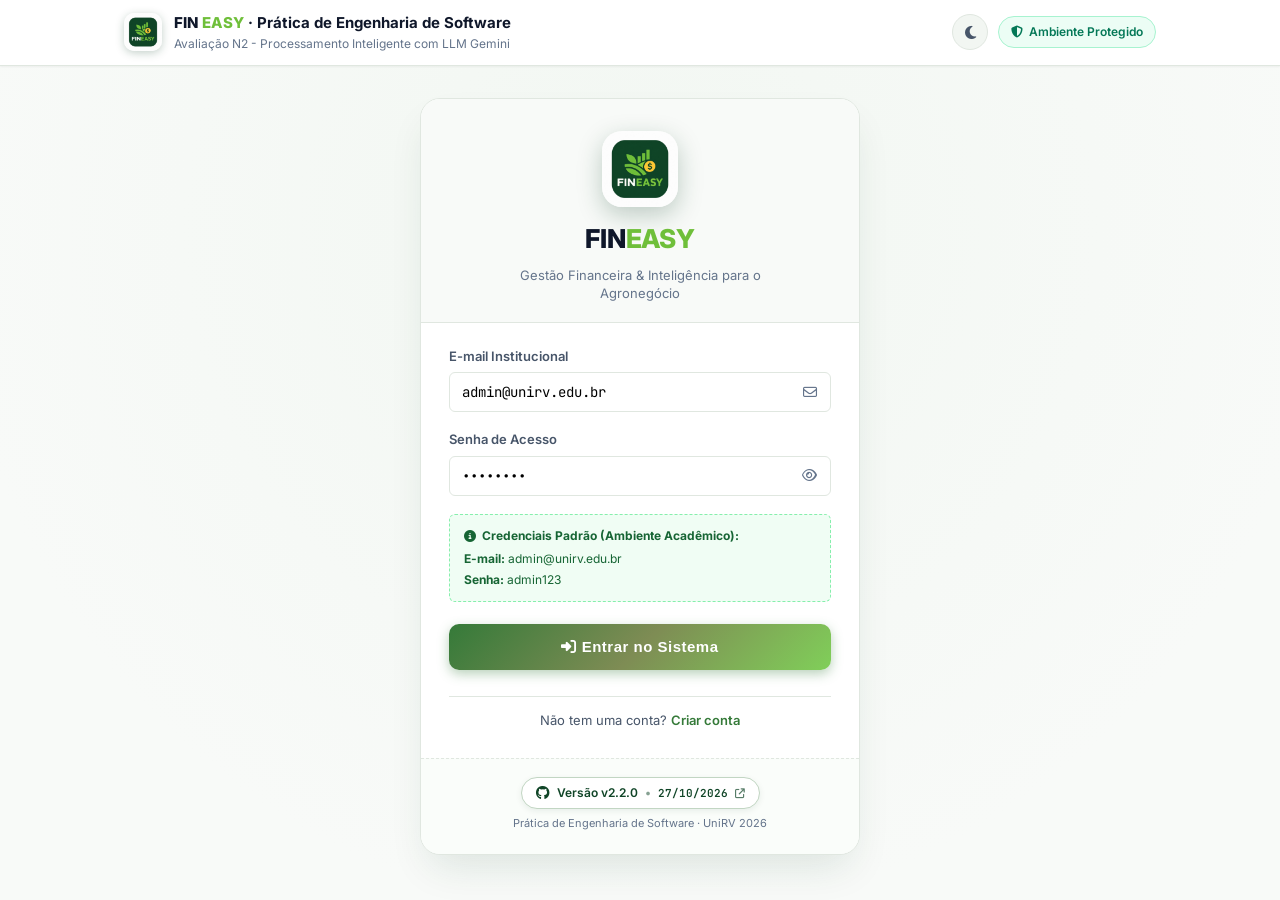
==== commit d6c1506b: "feat(ui): adicionar tela de login com identidade visual FINEASY, dashboard interativo, sidebar premi" ====
--- a/templates/login.html
+++ b/templates/login.html
@@ -4,7 +4,6 @@
     <meta charset="UTF-8">
     <meta name="viewport" content="width=device-width, initial-scale=1.0">
     <title>FINEASY - Acesso ao Sistema</title>
-    <!-- Verificação imediata: se já estiver logado e na tela de login, vai direto para a aplicação -->
     <script>
         (function() {
             var token = localStorage.getItem('AUTH_TOKEN');
@@ -15,6 +14,7 @@
             }
         })();
     </script>
+    <link rel="icon" type="image/png" href="/static/img/favicon.png">
     <link rel="preconnect" href="https://fonts.googleapis.com">
     <link rel="preconnect" href="https://fonts.gstatic.com" crossorigin>
     <link href="https://fonts.googleapis.com/css2?family=Inter:wght@300;400;500;600;700;800&family=JetBrains+Mono:wght@400;500;600&display=swap" rel="stylesheet">
@@ -23,13 +23,12 @@
     <script src="/static/js/theme.js"></script>
 </head>
 <body>
-    <!-- Barra Superior / Header Institucional -->
     <header class="app-header">
         <div class="header-container">
             <div class="brand-group">
-                <div class="brand-badge">FINEASY</div>
+                <img src="/static/img/logo.png" alt="FINEASY" class="brand-logo-img">
                 <div class="brand-info">
-                    <span class="brand-title">FINEASY · Prática de Engenharia de Software</span>
+                    <span class="brand-title"><span class="brand-fin">FIN</span><span class="brand-easy">EASY</span> · Prática de Engenharia de Software</span>
                     <span class="brand-subtitle">Avaliação N2 - Processamento Inteligente com LLM Gemini</span>
                 </div>
             </div>
@@ -44,19 +43,17 @@
         </div>
     </header>
 
-    <!-- Área Central de Login -->
     <main class="login-wrapper">
         <div class="login-card">
             <div class="login-header">
-                <div class="login-icon-badge">
-                    <i class="fa-solid fa-lock"></i>
-                </div>
-                <h1 class="login-title">Acesso ao Sistema</h1>
-                <p class="login-subtitle">Entre com suas credenciais para acessar o extrator de notas fiscais</p>
+                <div class="login-brand-container">
+                    <img src="/static/img/logo.png" alt="FINEASY Logo" class="login-brand-logo-img">
+                    <h1 class="login-brand-title"><span class="brand-fin">FIN</span><span class="brand-easy">EASY</span></h1>
+                    <p class="login-brand-tagline">Gestão Financeira & Inteligência para o Agronegócio</p>
+                </div>
             </div>
 
             <form class="login-body" id="loginForm">
-                <!-- Campo de E-mail -->
                 <div class="form-group">
                     <label for="loginEmail">E-mail Institucional</label>
                     <div class="input-with-icon">
@@ -73,7 +70,6 @@
                     </div>
                 </div>
 
-                <!-- Campo de Senha -->
                 <div class="form-group">
                     <label for="loginPassword">Senha de Acesso</label>
                     <div class="input-with-icon">
@@ -92,7 +88,6 @@
                     </div>
                 </div>
 
-                <!-- Credenciais de Demonstração (Para avaliação da N2) -->
                 <div class="demo-credentials-box">
                     <div class="demo-credentials-title">
                         <i class="fa-solid fa-circle-info"></i>
@@ -102,7 +97,6 @@
                     <span><strong>Senha:</strong> admin123</span>
                 </div>
 
-                <!-- Botão de Login -->
                 <button type="submit" class="btn-extract login-btn" id="btnLogin">
                     <span class="btn-text">
                         <i class="fa-solid fa-right-to-bracket"></i> Entrar no Sistema
@@ -112,15 +106,29 @@
                     </span>
                 </button>
 
-                <!-- Link para Cadastro -->
                 <div class="auth-switch-link">
                     Não tem uma conta? <a href="/register.html">Criar conta</a>
                 </div>
             </form>
+
+            <!-- VERSIONAMENTO COM REDIRECIONAMENTO AO GITHUB COM DATA -->
+            <div class="login-version-container">
+                <a href="https://github.com/UmLucasApenas-lab/Projeto-Administrativo---Disciplina-PRATICA-DE-ENGENHARIA-DE-SOFT/releases/tag/v2.2.0" 
+                   target="_blank" 
+                   rel="noopener noreferrer" 
+                   class="version-github-pill" 
+                   title="Ver versão v2.2.0 (27/10/2026) no repositório GitHub">
+                    <i class="fa-brands fa-github"></i>
+                    <span class="version-label">Versão v2.2.0</span>
+                    <span class="version-sep">•</span>
+                    <span class="version-date">27/10/2026</span>
+                    <i class="fa-solid fa-arrow-up-right-from-square version-ext-icon"></i>
+                </a>
+                <span class="version-subtext">Prática de Engenharia de Software · UniRV 2026</span>
+            </div>
         </div>
     </main>
 
-    <!-- Toast Notifications -->
     <div class="toast-container" id="toastContainer"></div>
 
     <script>
--- a/static/css/style.css
+++ b/static/css/style.css
@@ -1,60 +1,52 @@
-/* ==========================================================================
-   UniRV - Prática de Engenharia de Software (N2 - Etapa 1)
-   Design System & Estilos da Interface de Extração de Notas Fiscais
-   ========================================================================== */
 
 :root {
-    /* Cores Principais */
-    --primary-color: #0d9488;
-    --primary-dark: #0f766e;
-    --primary-light: #ccfbf1;
-    --primary-gradient: linear-gradient(135deg, #0f766e 0%, #0d9488 50%, #14b8a6 100%);
+    --primary-color: #357A39;
+    --primary-dark: #27592a;
+    --primary-light: rgba(128, 207, 89, 0.15);
+    --primary-gradient: linear-gradient(135deg, #357A39 0%, #7E8C54 50%, #80CF59 100%);
     
-    --secondary-color: #1e293b;
-    --secondary-light: #334155;
+    --color-forest: #357A39;
+    --color-leaf: #80CF59;
+    --color-gold: #B2AC28;
+    --color-sage: #7E8C54;
     
-    --accent-emerald: #10b981;
-    --accent-blue: #3b82f6;
-    --accent-amber: #f59e0b;
+    --secondary-color: #172318;
+    --secondary-light: #283a2a;
+    
+    --accent-emerald: #80CF59;
+    --accent-blue: #357A39;
+    --accent-amber: #B2AC28;
     --accent-rose: #f43f5e;
     
-    /* Superfícies e Fundos */
-    --bg-main: #f8fafc;
+    --bg-main: #f8faf8;
     --bg-card: #ffffff;
-    --bg-muted: #f1f5f9;
-    --bg-code: #0f172a;
+    --bg-muted: #f2f6f2;
+    --bg-code: #0f1710;
     
-    /* Bordas e Divisórias */
-    --border-color: #e2e8f0;
-    --border-focus: #0d9488;
+    --border-color: #e0e7e0;
+    --border-focus: #357A39;
     
-    /* Tipografia */
-    --text-primary: #0f172a;
+        --text-primary: #0f172a;
     --text-secondary: #475569;
     --text-muted: #64748b;
     --text-inverse: #ffffff;
     
-    /* Fontes */
-    --font-sans: 'Inter', system-ui, -apple-system, BlinkMacSystemFont, 'Segoe UI', Roboto, sans-serif;
+        --font-sans: 'Inter', system-ui, -apple-system, BlinkMacSystemFont, 'Segoe UI', Roboto, sans-serif;
     --font-mono: 'JetBrains Mono', Consolas, Monaco, monospace;
     
-    /* Sombras */
-    --shadow-sm: 0 1px 2px 0 rgb(0 0 0 / 0.05);
+        --shadow-sm: 0 1px 2px 0 rgb(0 0 0 / 0.05);
     --shadow-md: 0 4px 6px -1px rgb(0 0 0 / 0.07), 0 2px 4px -2px rgb(0 0 0 / 0.05);
     --shadow-lg: 0 10px 15px -3px rgb(0 0 0 / 0.08), 0 4px 6px -4px rgb(0 0 0 / 0.04);
     --shadow-xl: 0 20px 25px -5px rgb(0 0 0 / 0.1), 0 8px 10px -6px rgb(0 0 0 / 0.08);
 
-    /* Raios de Borda */
-    --radius-sm: 6px;
+        --radius-sm: 6px;
     --radius-md: 10px;
     --radius-lg: 14px;
     --radius-full: 9999px;
     
-    /* Transições */
-    --transition: all 0.2s cubic-bezier(0.4, 0, 0.2, 1);
-}
-
-/* Reset Global */
+        --transition: all 0.2s cubic-bezier(0.4, 0, 0.2, 1);
+}
+
 *, *::before, *::after {
     box-sizing: border-box;
     margin: 0;
@@ -72,9 +64,6 @@
     flex-direction: column;
 }
 
-/* ==========================================================================
-   Header Institucional
-   ========================================================================== */
 .app-header {
     background: #ffffff;
     border-bottom: 1px solid var(--border-color);
@@ -96,18 +85,37 @@
 .brand-group {
     display: flex;
     align-items: center;
-    gap: 14px;
+    gap: 12px;
+}
+
+.brand-logo-img {
+    width: 38px;
+    height: 38px;
+    border-radius: 10px;
+    object-fit: cover;
+    box-shadow: 0 2px 8px rgba(16, 69, 39, 0.25);
+    flex-shrink: 0;
+}
+
+.brand-fin {
+    color: var(--text-primary);
+    font-weight: 800;
+}
+
+.brand-easy {
+    color: #6fbf3a;
+    font-weight: 800;
 }
 
 .brand-badge {
-    background: #0f766e;
+    background: linear-gradient(135deg, #104527 0%, #7E8C54 50%, #6fbf3a 100%);
     color: #ffffff;
     font-weight: 800;
     font-size: 14px;
     padding: 6px 12px;
     border-radius: var(--radius-sm);
     letter-spacing: 0.5px;
-    box-shadow: 0 2px 4px rgba(15, 118, 110, 0.25);
+    box-shadow: 0 2px 8px rgba(16, 69, 39, 0.35);
 }
 
 .brand-info {
@@ -119,6 +127,9 @@
     font-weight: 700;
     font-size: 15px;
     color: var(--text-primary);
+    display: flex;
+    align-items: center;
+    gap: 4px;
 }
 
 .brand-subtitle {
@@ -166,9 +177,6 @@
     box-shadow: 0 0 0 3px rgba(16, 185, 129, 0.2);
 }
 
-/* ==========================================================================
-   Conteúdo e Container
-   ========================================================================== */
 .main-content {
     flex: 1;
     padding: 36px 16px 64px;
@@ -182,7 +190,6 @@
     gap: 24px;
 }
 
-/* Hero Section (Figuras 1 e 2) */
 .hero-section {
     text-align: center;
     margin-bottom: 8px;
@@ -201,9 +208,6 @@
     color: var(--text-muted);
 }
 
-/* ==========================================================================
-   Cards Genéricos
-   ========================================================================== */
 .card {
     background: var(--bg-card);
     border: 1px solid var(--border-color);
@@ -243,9 +247,6 @@
     padding: 24px;
 }
 
-/* ==========================================================================
-   Área de Upload e Dropzone
-   ========================================================================== */
 .input-label {
     display: block;
     font-size: 14px;
@@ -328,7 +329,6 @@
     color: var(--text-muted);
 }
 
-/* Card do Arquivo Selecionado (Conforme Figura 2) */
 .selected-file-card {
     display: flex;
     align-items: center;
@@ -391,7 +391,6 @@
     background: #fee2e2;
 }
 
-/* Atalhos de Exemplo */
 .sample-actions {
     margin-top: 16px;
     display: flex;
@@ -427,11 +426,10 @@
     border-color: #cbd5e1;
 }
 
-/* Botão Extrair Dados (Conforme Figuras 1 e 2) */
 .btn-extract {
     width: 100%;
     margin-top: 20px;
-    background: #334155;
+    background: linear-gradient(135deg, #357A39 0%, #7E8C54 50%, #80CF59 100%);
     color: #ffffff;
     border: none;
     padding: 14px 24px;
@@ -444,13 +442,13 @@
     align-items: center;
     justify-content: center;
     gap: 10px;
-    box-shadow: var(--shadow-sm);
+    box-shadow: 0 4px 12px rgba(53, 122, 57, 0.35);
     transition: var(--transition);
 }
 
 .btn-extract:not(:disabled):hover {
-    background: #1e293b;
-    box-shadow: var(--shadow-md);
+    background: linear-gradient(135deg, #27592a 0%, #687445 50%, #6ec348 100%);
+    box-shadow: 0 6px 16px rgba(53, 122, 57, 0.45);
     transform: translateY(-1px);
 }
 
@@ -460,9 +458,6 @@
     background: #94a3b8;
 }
 
-/* ==========================================================================
-   Seção de Resultados (Figura 2)
-   ========================================================================== */
 .results-header {
     background: #ffffff;
 }
@@ -479,7 +474,6 @@
     gap: 5px;
 }
 
-/* Abas de Navegação (Conforme Figura 2) */
 .tabs-nav {
     display: flex;
     border-bottom: 1px solid var(--border-color);
@@ -520,7 +514,6 @@
     display: block;
 }
 
-/* Banner de Destaque da Classificação */
 .classification-banner {
     background: linear-gradient(135deg, #f0fdf4 0%, #ecfdf5 100%);
     border: 1px solid #bbf7d0;
@@ -587,7 +580,6 @@
     box-shadow: 0 1px 2px rgba(0, 0, 0, 0.04);
 }
 
-/* Grid de Informações Formatadas */
 .info-grid {
     display: grid;
     grid-template-columns: repeat(auto-fit, minmax(260px, 1fr));
@@ -682,9 +674,6 @@
     padding: 12px;
 }
 
-/* ==========================================================================
-   Aba JSON (Conforme Figura 2)
-   ========================================================================== */
 .json-tab-header {
     display: flex;
     align-items: center;
@@ -746,7 +735,6 @@
     word-break: break-word;
 }
 
-/* Destaque de Sintaxe JSON */
 .json-key {
     color: #38bdf8;
     font-weight: 600;
@@ -771,9 +759,6 @@
     font-style: italic;
 }
 
-/* ==========================================================================
-   Modal da API
-   ========================================================================== */
 .modal-overlay {
     position: fixed;
     top: 0;
@@ -945,9 +930,6 @@
     background: var(--primary-dark);
 }
 
-/* ==========================================================================
-   Toast Notifications
-   ========================================================================== */
 .toast-container {
     position: fixed;
     bottom: 24px;
@@ -984,9 +966,6 @@
     border-left: 4px solid var(--accent-blue);
 }
 
-/* ==========================================================================
-   Classes Utilitárias e Animações
-   ========================================================================== */
 .hidden {
     display: none !important;
 }
@@ -1010,9 +989,6 @@
     text-align: center;
 }
 
-/* ==========================================================================
-   Responsividade Completa para Mobile e Tablet
-   ========================================================================== */
 html, body {
     overflow-x: hidden;
     max-width: 100vw;
@@ -1204,8 +1180,7 @@
         justify-content: center;
     }
 
-    /* Prevenir auto-zoom do Safari no iOS */
-    .form-control {
+        .form-control {
         font-size: 16px;
     }
 }
@@ -1239,61 +1214,123 @@
     }
 }
 
-/* ==========================================================================
-   Estilos da Página de Login & Autenticação
-   ========================================================================== */
 .login-wrapper {
     min-height: calc(100vh - 80px);
     display: flex;
     align-items: center;
     justify-content: center;
     padding: 32px 16px;
-    background: radial-gradient(circle at 50% 20%, #f0fdf4 0%, #f8fafc 70%);
+    background: radial-gradient(circle at 50% 20%, #f2f7f2 0%, #f8faf8 75%);
 }
 
 .login-card {
     width: 100%;
     max-width: 440px;
     background: var(--bg-card);
-    border-radius: var(--radius-lg);
+    border-radius: 20px;
     border: 1px solid var(--border-color);
-    box-shadow: var(--shadow-xl);
+    box-shadow: 0 20px 40px -10px rgba(16, 69, 39, 0.12);
     overflow: hidden;
     animation: scaleUp 0.28s cubic-bezier(0.16, 1, 0.3, 1);
 }
 
 .login-header {
-    background: #f8fafc;
-    padding: 28px 24px 20px;
+    background: #f8faf8;
+    padding: 32px 24px 20px;
     border-bottom: 1px solid var(--border-color);
     text-align: center;
 }
 
-.login-icon-badge {
-    width: 52px;
-    height: 52px;
-    background: var(--primary-light);
-    color: var(--primary-dark);
-    border-radius: var(--radius-full);
-    display: inline-flex;
-    align-items: center;
-    justify-content: center;
-    font-size: 22px;
-    margin-bottom: 12px;
-    box-shadow: 0 4px 10px rgba(15, 118, 110, 0.15);
-}
-
-.login-title {
-    font-size: 20px;
-    font-weight: 700;
-    color: var(--text-primary);
-}
-
-.login-subtitle {
+.login-brand-container {
+    display: flex;
+    flex-direction: column;
+    align-items: center;
+    gap: 8px;
+}
+
+.login-brand-logo-img {
+    width: 76px;
+    height: 76px;
+    border-radius: 20px;
+    object-fit: cover;
+    box-shadow: 0 8px 24px rgba(16, 69, 39, 0.25);
+    transition: transform 0.3s ease;
+}
+
+.login-brand-logo-img:hover {
+    transform: scale(1.05) rotate(1deg);
+}
+
+.login-brand-title {
+    font-size: 26px;
+    font-weight: 800;
+    letter-spacing: -0.01em;
+    margin-top: 4px;
+}
+
+.login-brand-tagline {
     font-size: 13px;
     color: var(--text-muted);
-    margin-top: 6px;
     line-height: 1.4;
+    max-width: 320px;
+}
+
+/* VERSIONAMENTO NA TELA DE LOGIN COM REDIRECIONAMENTO AO GITHUB */
+.login-version-container {
+    display: flex;
+    flex-direction: column;
+    align-items: center;
+    gap: 6px;
+    padding: 18px 24px 22px;
+    background: #fafdfa;
+    border-top: 1px dashed var(--border-color);
+}
+
+.version-github-pill {
+    display: inline-flex;
+    align-items: center;
+    gap: 7px;
+    padding: 6px 14px;
+    background: #ffffff;
+    border: 1px solid #c2d6c3;
+    border-radius: 9999px;
+    color: #104527;
+    font-size: 12px;
+    font-weight: 600;
+    text-decoration: none;
+    box-shadow: 0 2px 6px rgba(16, 69, 39, 0.08);
+    transition: all 0.2s ease;
+}
+
+.version-github-pill:hover {
+    background: #104527;
+    color: #ffffff;
+    border-color: #104527;
+    transform: translateY(-1px);
+    box-shadow: 0 4px 12px rgba(16, 69, 39, 0.2);
+}
+
+.version-github-pill i.fa-brands {
+    font-size: 14px;
+}
+
+.version-github-pill .version-sep {
+    opacity: 0.5;
+}
+
+.version-github-pill .version-date {
+    font-family: var(--font-mono);
+    font-size: 11px;
+}
+
+.version-ext-icon {
+    font-size: 10px;
+    opacity: 0.7;
+}
+
+.version-subtext {
+    font-size: 11px;
+    color: var(--text-muted);
 }
 
 .login-body {
@@ -1396,9 +1433,6 @@
     text-decoration: underline;
 }
 
-/* ==========================================================================
-   Botão de Alternância de Tema (Modo Noturno / Claro)
-   ========================================================================== */
 .btn-theme-toggle {
     display: inline-flex;
     align-items: center;
@@ -1421,9 +1455,6 @@
     transform: rotate(15deg);
 }
 
-/* ==========================================================================
-   Design System - Modo Noturno ([data-theme="dark"])
-   ========================================================================== */
 [data-theme="dark"] {
     --primary-color: #14b8a6;
     --primary-dark: #0d9488;
@@ -1433,24 +1464,20 @@
     --secondary-color: #f8fafc;
     --secondary-light: #cbd5e1;
 
-    /* Superfícies e Fundos Noturnos */
-    --bg-main: #0b0f19;
+        --bg-main: #0b0f19;
     --bg-card: #131b2e;
     --bg-muted: #1c263f;
     --bg-code: #070a12;
 
-    /* Bordas e Divisórias Noturnas */
-    --border-color: #24314c;
+        --border-color: #24314c;
     --border-focus: #14b8a6;
 
-    /* Tipografia Noturna */
-    --text-primary: #f8fafc;
+        --text-primary: #f8fafc;
     --text-secondary: #cbd5e1;
     --text-muted: #94a3b8;
     --text-inverse: #0b0f19;
 
-    /* Sombras Noturnas */
-    --shadow-sm: 0 1px 3px 0 rgb(0 0 0 / 0.4);
+        --shadow-sm: 0 1px 3px 0 rgb(0 0 0 / 0.4);
     --shadow-md: 0 4px 6px -1px rgb(0 0 0 / 0.5);
     --shadow-lg: 0 10px 15px -3px rgb(0 0 0 / 0.6);
     --shadow-xl: 0 20px 25px -5px rgb(0 0 0 / 0.7);
@@ -1621,4 +1648,1523 @@
     color: #cbd5e1;
 }
 
-
+/* ==============================================================================
+   ESTILOS ETAPA 2: LAYOUT SPA, SIDEBAR UNIRV, DASHBOARD & CRUDS
+   ============================================================================== */
+
+.app-layout {
+    display: flex;
+    flex: 1;
+    min-height: calc(100vh - 72px);
+    background-color: var(--bg-main);
+    gap: 16px;
+    padding: 16px;
+}
+
+/* ==============================================================================
+   SIDEBAR FLUTUANTE PREMIUM (INSPIRADO NO MODELO PREMIUM SIDEBAR UI)
+   ============================================================================== */
+.app-sidebar {
+    width: 250px;
+    background-color: #ffffff;
+    border: 1px solid var(--border-color);
+    border-radius: 20px;
+    display: flex;
+    flex-direction: column;
+    padding: 1.25rem 0.85rem;
+    flex-shrink: 0;
+    transition: width 0.28s cubic-bezier(0.4, 0, 0.2, 1), padding 0.28s ease;
+    box-shadow: 0 4px 20px -2px rgba(16, 69, 39, 0.05);
+    position: sticky;
+    top: 88px;
+    height: calc(100vh - 104px);
+    z-index: 50;
+}
+
+[data-theme="dark"] .app-sidebar {
+    background-color: #141b15;
+    border-color: #273428;
+    box-shadow: 0 4px 20px -2px rgba(0, 0, 0, 0.3);
+}
+
+.sidebar-header-bar {
+    display: flex;
+    align-items: center;
+    justify-content: space-between;
+    padding-bottom: 1rem;
+    border-bottom: 1px solid var(--border-color);
+    margin-bottom: 1rem;
+}
+
+.sidebar-brand-box {
+    display: flex;
+    align-items: center;
+    gap: 10px;
+    overflow: hidden;
+}
+
+.sidebar-logo-img {
+    width: 38px;
+    height: 38px;
+    border-radius: 10px;
+    object-fit: cover;
+    box-shadow: 0 2px 8px rgba(16, 69, 39, 0.25);
+    flex-shrink: 0;
+}
+
+.sidebar-brand-text {
+    font-size: 1.15rem;
+    font-weight: 800;
+    letter-spacing: 0.02em;
+    white-space: nowrap;
+    transition: opacity 0.2s ease;
+}
+
+.btn-sidebar-collapse {
+    width: 32px;
+    height: 32px;
+    border-radius: 8px;
+    border: 1px solid var(--border-color);
+    background: var(--bg-muted);
+    color: var(--text-secondary);
+    cursor: pointer;
+    display: flex;
+    align-items: center;
+    justify-content: center;
+    font-size: 0.8rem;
+    transition: var(--transition);
+    flex-shrink: 0;
+}
+
+.btn-sidebar-collapse:hover {
+    background: #6fbf3a;
+    color: #ffffff;
+    border-color: #6fbf3a;
+}
+
+.sidebar-nav {
+    display: flex;
+    flex-direction: column;
+    gap: 0.4rem;
+    flex: 1;
+}
+
+.nav-item {
+    display: flex;
+    align-items: center;
+    gap: 0.75rem;
+    padding: 0.55rem 0.65rem;
+    border-radius: 12px;
+    border: none;
+    background: transparent;
+    color: var(--text-secondary);
+    font-size: 0.88rem;
+    font-weight: 600;
+    cursor: pointer;
+    text-align: left;
+    transition: all 0.2s ease;
+    width: 100%;
+}
+
+.nav-icon-box {
+    width: 36px;
+    height: 36px;
+    border-radius: 10px;
+    display: flex;
+    align-items: center;
+    justify-content: center;
+    font-size: 1.05rem;
+    color: var(--text-muted);
+    flex-shrink: 0;
+    transition: all 0.2s ease;
+}
+
+.nav-text {
+    white-space: nowrap;
+    overflow: hidden;
+    text-overflow: ellipsis;
+    transition: opacity 0.2s ease;
+}
+
+.nav-item:hover {
+    background: var(--bg-muted);
+    color: var(--text-primary);
+}
+
+.nav-item:hover .nav-icon-box {
+    color: #6fbf3a;
+}
+
+.nav-item.active {
+    background: rgba(16, 69, 39, 0.08);
+    color: #104527;
+    font-weight: 700;
+}
+
+[data-theme="dark"] .nav-item.active {
+    background: rgba(111, 191, 58, 0.15);
+    color: #6fbf3a;
+}
+
+.nav-item.active .nav-icon-box {
+    background: linear-gradient(135deg, #104527 0%, #6fbf3a 100%);
+    color: #ffffff;
+    box-shadow: 0 4px 10px rgba(16, 69, 39, 0.25);
+}
+
+.sidebar-user-card {
+    display: flex;
+    align-items: center;
+    gap: 0.75rem;
+    padding: 0.65rem;
+    background: var(--bg-muted);
+    border-radius: 14px;
+    margin-top: auto;
+    margin-bottom: 0.5rem;
+    border: 1px solid var(--border-color);
+    transition: all 0.2s ease;
+    overflow: hidden;
+}
+
+.user-avatar-circle {
+    width: 36px;
+    height: 36px;
+    border-radius: 50%;
+    background: linear-gradient(135deg, #104527 0%, #6fbf3a 100%);
+    color: #ffffff;
+    font-weight: 800;
+    font-size: 0.8rem;
+    display: flex;
+    align-items: center;
+    justify-content: center;
+    flex-shrink: 0;
+    box-shadow: 0 2px 6px rgba(16, 69, 39, 0.2);
+}
+
+.user-info-text {
+    flex: 1;
+    overflow: hidden;
+    white-space: nowrap;
+}
+
+.user-name-label {
+    font-size: 0.8rem;
+    font-weight: 700;
+    color: var(--text-primary);
+    overflow: hidden;
+    text-overflow: ellipsis;
+}
+
+.user-role-badge {
+    font-size: 0.68rem;
+    font-weight: 700;
+    color: #6fbf3a;
+    letter-spacing: 0.02em;
+    text-transform: uppercase;
+}
+
+.btn-sidebar-logout {
+    width: 30px;
+    height: 30px;
+    border-radius: 8px;
+    border: none;
+    background: transparent;
+    color: var(--text-muted);
+    cursor: pointer;
+    display: flex;
+    align-items: center;
+    justify-content: center;
+    transition: var(--transition);
+    flex-shrink: 0;
+}
+
+.btn-sidebar-logout:hover {
+    background: #fee2e2;
+    color: #dc2626;
+}
+
+.sidebar-footer {
+    padding-top: 0.75rem;
+    border-top: 1px solid var(--border-color);
+}
+
+.sidebar-version-pill {
+    display: inline-flex;
+    align-items: center;
+    gap: 6px;
+    padding: 5px 10px;
+    background: var(--bg-muted);
+    border: 1px solid var(--border-color);
+    border-radius: 9999px;
+    font-size: 0.72rem;
+    font-weight: 600;
+    color: var(--text-secondary);
+    text-decoration: none;
+    transition: var(--transition);
+    width: 100%;
+    justify-content: center;
+}
+
+.sidebar-version-pill:hover {
+    background: #104527;
+    color: #ffffff;
+    border-color: #104527;
+}
+
+/* ESTADO RECOLHIDO (COLLAPSED / PREMIUM RAIL UI) */
+.app-sidebar.collapsed {
+    width: 74px;
+    padding: 1.25rem 0.5rem;
+}
+
+.app-sidebar.collapsed .sidebar-brand-text,
+.app-sidebar.collapsed .nav-text,
+.app-sidebar.collapsed .user-info-text,
+.app-sidebar.collapsed .sidebar-version-text {
+    display: none;
+}
+
+.app-sidebar.collapsed .sidebar-header-bar {
+    flex-direction: column;
+    gap: 0.5rem;
+    padding-bottom: 0.75rem;
+}
+
+.app-sidebar.collapsed .nav-item {
+    justify-content: center;
+    padding: 0.45rem 0;
+}
+
+.app-sidebar.collapsed .sidebar-user-card {
+    justify-content: center;
+    padding: 0.4rem;
+    background: transparent;
+    border-color: transparent;
+}
+
+.app-sidebar.collapsed .btn-sidebar-logout {
+    display: none;
+}
+
+.app-sidebar.collapsed .sidebar-version-pill {
+    padding: 6px;
+}
+
+.sidebar-status-pill {
+    display: flex;
+    align-items: center;
+    gap: 0.5rem;
+    font-size: 0.75rem;
+    font-weight: 600;
+    color: #a4b8a6;
+}
+
+.status-dot-green {
+    width: 8px;
+    height: 8px;
+    border-radius: 50%;
+    background-color: #80CF59;
+    box-shadow: 0 0 8px rgba(128, 207, 89, 0.6);
+}
+
+/* SPA VIEWS */
+.spa-view {
+    display: none;
+    width: 100%;
+}
+
+.spa-view.active {
+    display: block;
+    animation: fadeIn 0.25s ease-in-out;
+}
+
+@keyframes fadeIn {
+    from { opacity: 0; transform: translateY(5px); }
+    to { opacity: 1; transform: translateY(0); }
+}
+
+.view-header {
+    display: flex;
+    align-items: center;
+    justify-content: space-between;
+    margin-bottom: 1.75rem;
+    flex-wrap: wrap;
+    gap: 1rem;
+}
+
+/* Header quick action filters and refresh */
+.header-quick-actions {
+    display: flex;
+    align-items: center;
+    gap: 0.75rem;
+    flex-wrap: wrap;
+}
+
+.dashboard-period-filters {
+    display: flex;
+    align-items: center;
+    background: var(--bg-muted);
+    border: 1px solid var(--border-color);
+    padding: 3px;
+    border-radius: var(--radius-full);
+    gap: 2px;
+}
+
+.dash-tab {
+    background: transparent;
+    border: none;
+    padding: 0.35rem 0.85rem;
+    border-radius: var(--radius-full);
+    font-size: 0.8rem;
+    font-weight: 600;
+    color: var(--text-secondary);
+    cursor: pointer;
+    transition: all 0.2s ease;
+    display: inline-flex;
+    align-items: center;
+    gap: 0.4rem;
+}
+
+.dash-tab:hover {
+    color: var(--text-primary);
+}
+
+.dash-tab.active {
+    background: #104527;
+    color: #ffffff;
+    box-shadow: 0 2px 6px rgba(16, 69, 39, 0.25);
+}
+
+[data-theme="dark"] .dash-tab.active {
+    background: #6fbf3a;
+    color: #0b140d;
+    font-weight: 700;
+}
+
+.btn-dash-refresh {
+    width: 36px;
+    height: 36px;
+    border-radius: 50%;
+    border: 1px solid var(--border-color);
+    background: var(--bg-card);
+    color: var(--text-secondary);
+    cursor: pointer;
+    display: flex;
+    align-items: center;
+    justify-content: center;
+    transition: all 0.25s ease;
+}
+
+.btn-dash-refresh:hover {
+    background: var(--bg-muted);
+    color: #104527;
+    border-color: #6fbf3a;
+}
+
+.btn-dash-refresh.spinning i {
+    animation: fa-spin 0.8s linear infinite;
+}
+
+/* Card Interativo Projeção de Balanço */
+.card-ratio-balance {
+    margin-bottom: 1.5rem;
+    background: var(--bg-card);
+    border: 1px solid var(--border-color);
+    border-radius: var(--radius-lg);
+    padding: 1.25rem 1.5rem;
+    box-shadow: var(--shadow-sm);
+    transition: var(--transition);
+}
+
+.card-ratio-balance:hover {
+    box-shadow: var(--shadow-md);
+}
+
+.ratio-header {
+    display: flex;
+    align-items: center;
+    justify-content: space-between;
+    margin-bottom: 0.85rem;
+}
+
+.ratio-title {
+    display: flex;
+    align-items: center;
+    gap: 0.5rem;
+    font-size: 0.95rem;
+    font-weight: 700;
+    color: var(--text-primary);
+}
+
+.ratio-title i {
+    color: #6fbf3a;
+}
+
+.ratio-bar-track {
+    width: 100%;
+    height: 12px;
+    background: #f1f5f9;
+    border-radius: 9999px;
+    overflow: hidden;
+    display: flex;
+    margin-bottom: 0.85rem;
+    box-shadow: inset 0 1px 2px rgba(0,0,0,0.06);
+}
+
+[data-theme="dark"] .ratio-bar-track {
+    background: #1e2920;
+}
+
+.ratio-bar-receber {
+    height: 100%;
+    background: linear-gradient(90deg, #104527 0%, #6fbf3a 100%);
+    transition: width 0.6s cubic-bezier(0.4, 0, 0.2, 1);
+}
+
+.ratio-bar-pagar {
+    height: 100%;
+    background: linear-gradient(90deg, #f87171 0%, #dc2626 100%);
+    transition: width 0.6s cubic-bezier(0.4, 0, 0.2, 1);
+}
+
+.ratio-footer {
+    display: flex;
+    align-items: center;
+    justify-content: space-between;
+    font-size: 0.82rem;
+    color: var(--text-secondary);
+    flex-wrap: wrap;
+    gap: 0.75rem;
+}
+
+.ratio-legend {
+    display: inline-flex;
+    align-items: center;
+    gap: 0.45rem;
+}
+
+.legend-dot {
+    width: 10px;
+    height: 10px;
+    border-radius: 50%;
+}
+
+.dot-green {
+    background-color: #6fbf3a;
+    box-shadow: 0 0 6px rgba(111, 191, 58, 0.5);
+}
+
+.dot-red {
+    background-color: #ef4444;
+    box-shadow: 0 0 6px rgba(239, 68, 68, 0.5);
+}
+
+/* Clickable KPI Cards with Action Arrow */
+.clickable-kpi {
+    cursor: pointer;
+    position: relative;
+    user-select: none;
+}
+
+.clickable-kpi:hover {
+    transform: translateY(-4px);
+    box-shadow: 0 10px 20px -3px rgba(16, 69, 39, 0.12), 0 4px 6px -4px rgba(16, 69, 39, 0.08);
+    border-color: #6fbf3a;
+}
+
+.kpi-action-arrow {
+    margin-left: auto;
+    align-self: center;
+    color: var(--text-muted);
+    font-size: 0.85rem;
+    opacity: 0.4;
+    transform: translateX(0);
+    transition: all 0.2s cubic-bezier(0.4, 0, 0.2, 1);
+    padding: 6px;
+    border-radius: 50%;
+    background: var(--bg-muted);
+    width: 28px;
+    height: 28px;
+    display: flex;
+    align-items: center;
+    justify-content: center;
+}
+
+.clickable-kpi:hover .kpi-action-arrow {
+    opacity: 1;
+    transform: translateX(4px);
+    background: #104527;
+    color: #ffffff;
+}
+
+[data-theme="dark"] .clickable-kpi:hover .kpi-action-arrow {
+    background: #6fbf3a;
+    color: #0b140d;
+}
+
+/* ==============================================================================
+   DASHBOARD KPIS & ATALHOS
+   ============================================================================== */
+.dashboard-kpi-grid {
+    display: grid;
+    grid-template-columns: repeat(auto-fit, minmax(240px, 1fr));
+    gap: 1.25rem;
+    margin-bottom: 2rem;
+}
+
+.kpi-card {
+    background-color: var(--bg-card);
+    border: 1px solid var(--border-color);
+    border-radius: var(--radius-lg);
+    padding: 1.5rem;
+    display: flex;
+    align-items: flex-start;
+    gap: 1rem;
+    box-shadow: var(--shadow-sm);
+    transition: var(--transition);
+}
+
+.kpi-card:hover {
+    transform: translateY(-2px);
+    box-shadow: var(--shadow-md);
+}
+
+.kpi-icon {
+    width: 48px;
+    height: 48px;
+    border-radius: var(--radius-md);
+    display: flex;
+    align-items: center;
+    justify-content: center;
+    font-size: 1.4rem;
+    flex-shrink: 0;
+}
+
+.card-danger .kpi-icon {
+    background-color: #fee2e2;
+    color: #ef4444;
+}
+
+.card-success .kpi-icon {
+    background-color: #d1fae5;
+    color: #10b981;
+}
+
+.card-info .kpi-icon {
+    background-color: #e0f2fe;
+    color: #0284c7;
+}
+
+.card-warning .kpi-icon {
+    background-color: #fef3c7;
+    color: #f59e0b;
+}
+
+.kpi-info {
+    display: flex;
+    flex-direction: column;
+    overflow: hidden;
+}
+
+.kpi-label {
+    font-size: 0.825rem;
+    font-weight: 700;
+    color: var(--text-muted);
+    text-transform: uppercase;
+    letter-spacing: 0.04em;
+    margin-bottom: 0.35rem;
+}
+
+.kpi-value {
+    font-size: 1.6rem;
+    font-weight: 800;
+    color: var(--text-primary);
+    line-height: 1.2;
+    margin-bottom: 0.25rem;
+}
+
+.kpi-subtext {
+    font-size: 0.775rem;
+    color: var(--text-secondary);
+}
+
+.dashboard-grid-2 {
+    display: grid;
+    grid-template-columns: 1fr 1fr;
+    gap: 1.5rem;
+    margin-bottom: 2rem;
+}
+
+.quick-action-buttons {
+    display: grid;
+    grid-template-columns: 1fr 1fr;
+    gap: 1rem;
+}
+
+.action-tile {
+    display: flex;
+    flex-direction: column;
+    align-items: flex-start;
+    padding: 1.25rem;
+    background-color: var(--bg-muted);
+    border: 1px solid var(--border-color);
+    border-radius: var(--radius-md);
+    cursor: pointer;
+    text-align: left;
+    transition: var(--transition);
+}
+
+.action-tile:hover {
+    background-color: var(--bg-card);
+    border-color: #357A39;
+    transform: translateY(-2px);
+    box-shadow: 0 4px 12px rgba(53, 122, 57, 0.15);
+}
+
+.action-tile i {
+    font-size: 1.5rem;
+    color: #357A39;
+    margin-bottom: 0.75rem;
+}
+
+.action-tile strong {
+    font-size: 0.95rem;
+    color: var(--text-primary);
+    margin-bottom: 0.25rem;
+}
+
+.action-tile span {
+    font-size: 0.775rem;
+    color: var(--text-muted);
+}
+
+.btn-text-link {
+    background: transparent;
+    border: none;
+    color: #357A39;
+    font-size: 0.85rem;
+    font-weight: 700;
+    cursor: pointer;
+}
+
+.btn-text-link:hover {
+    color: #80CF59;
+    text-decoration: underline;
+}
+
+.btn-text-link:hover {
+    text-decoration: underline;
+}
+
+.recent-movements-list {
+    display: flex;
+    flex-direction: column;
+}
+
+.recent-item {
+    display: flex;
+    align-items: center;
+    justify-content: space-between;
+    padding: 0.875rem 1.25rem;
+    border-bottom: 1px solid var(--border-color);
+    transition: var(--transition);
+}
+
+.recent-item:last-child {
+    border-bottom: none;
+}
+
+.recent-item:hover {
+    background-color: var(--bg-muted);
+}
+
+.empty-recent-state {
+    padding: 3rem 1rem;
+    text-align: center;
+    color: var(--text-muted);
+}
+
+.empty-recent-state i {
+    font-size: 2rem;
+    margin-bottom: 0.5rem;
+}
+
+/* ==============================================================================
+   FILTRO & BUSCA (PADRÃO UNIRV PÁGINA 5)
+   ============================================================================== */
+.filter-card {
+    background-color: var(--bg-card);
+    border: 1px solid var(--border-color);
+    border-radius: var(--radius-md);
+    padding: 1.25rem 1.5rem;
+    margin-bottom: 1.5rem;
+    box-shadow: var(--shadow-sm);
+}
+
+.filter-card-title {
+    font-size: 0.95rem;
+    font-weight: 700;
+    color: var(--text-primary);
+    margin-bottom: 0.875rem;
+}
+
+.filter-row {
+    display: flex;
+    align-items: center;
+    gap: 0.625rem;
+    flex-wrap: wrap;
+    margin-bottom: 0.75rem;
+}
+
+.filter-input-group {
+    flex: 1;
+    min-width: 280px;
+}
+
+.filter-input-unirv {
+    width: 100%;
+    padding: 0.65rem 1rem;
+    border: 1px solid var(--border-color);
+    border-radius: var(--radius-sm);
+    background-color: var(--bg-muted);
+    color: var(--text-primary);
+    font-size: 0.9rem;
+    outline: none;
+    transition: var(--transition);
+}
+
+.filter-input-unirv:focus {
+    background-color: var(--bg-card);
+    border-color: #357A39;
+    box-shadow: 0 0 0 3px rgba(53, 122, 57, 0.2);
+}
+
+/* BOTÕES ESTILO UNIRV (PÁGINA 5) */
+.btn-search-blue {
+    display: inline-flex;
+    align-items: center;
+    gap: 0.4rem;
+    padding: 0.65rem 1.25rem;
+    border-radius: var(--radius-sm);
+    border: none;
+    background-color: #357A39;
+    color: #ffffff;
+    font-weight: 700;
+    font-size: 0.875rem;
+    cursor: pointer;
+    box-shadow: 0 2px 6px rgba(53, 122, 57, 0.25);
+    transition: var(--transition);
+}
+
+.btn-search-blue:hover {
+    background-color: #27592a;
+    transform: translateY(-1px);
+}
+
+.btn-all-green {
+    display: inline-flex;
+    align-items: center;
+    gap: 0.4rem;
+    padding: 0.65rem 1.25rem;
+    border-radius: var(--radius-sm);
+    border: 1px solid rgba(53, 122, 57, 0.25);
+    background-color: #80CF59;
+    color: #0e2410;
+    font-weight: 800;
+    font-size: 0.875rem;
+    cursor: pointer;
+    box-shadow: 0 2px 6px rgba(128, 207, 89, 0.35);
+    transition: var(--transition);
+}
+
+.btn-all-green:hover {
+    background-color: #6ec348;
+    transform: translateY(-1px);
+}
+
+.filter-secondary-row {
+    display: flex;
+    align-items: center;
+    gap: 1.5rem;
+    flex-wrap: wrap;
+    padding-top: 0.5rem;
+    border-top: 1px dashed var(--border-color);
+}
+
+.filter-subgroup {
+    display: flex;
+    align-items: center;
+    gap: 0.5rem;
+    font-size: 0.825rem;
+    color: var(--text-secondary);
+}
+
+.filter-select-sm {
+    padding: 0.35rem 0.65rem;
+    border: 1px solid var(--border-color);
+    border-radius: var(--radius-sm);
+    background-color: var(--bg-muted);
+    color: var(--text-primary);
+    font-size: 0.8rem;
+    outline: none;
+    cursor: pointer;
+}
+
+/* TABELAS UNIRV */
+.table-container-card {
+    background-color: var(--bg-card);
+    border: 1px solid var(--border-color);
+    border-radius: var(--radius-md);
+    box-shadow: var(--shadow-sm);
+    overflow-x: auto;
+    margin-bottom: 1.5rem;
+}
+
+.table-header-bar {
+    padding: 1rem 1.25rem;
+    border-bottom: 1px solid var(--border-color);
+    background-color: var(--bg-card);
+}
+
+.table-title {
+    font-size: 0.95rem;
+    font-weight: 700;
+    color: #357A39;
+}
+
+.data-table {
+    width: 100%;
+    border-collapse: collapse;
+    font-size: 0.875rem;
+    text-align: left;
+}
+
+.data-table th {
+    background-color: var(--bg-muted);
+    color: var(--text-secondary);
+    padding: 0.75rem 1rem;
+    font-weight: 700;
+    font-size: 0.8rem;
+    border-bottom: 1px solid var(--border-color);
+    user-select: none;
+}
+
+.data-table th.sortable {
+    cursor: pointer;
+}
+
+.data-table th.sortable:hover {
+    color: #357A39;
+}
+
+.data-table th.sortable i {
+    margin-left: 0.25rem;
+    font-size: 0.75rem;
+    opacity: 0.6;
+}
+
+.data-table td {
+    padding: 0.8rem 1rem;
+    border-bottom: 1px solid var(--border-color);
+    color: var(--text-primary);
+    vertical-align: middle;
+}
+
+.data-table tr:hover td {
+    background-color: rgba(53, 122, 57, 0.04);
+}
+
+.table-empty-notice {
+    padding: 3rem 1rem !important;
+    text-align: center;
+    color: var(--text-muted);
+}
+
+.table-empty-notice p {
+    font-size: 1rem;
+    font-weight: 700;
+    color: var(--text-secondary);
+    margin-bottom: 0.25rem;
+}
+
+.table-empty-notice span {
+    font-size: 0.825rem;
+}
+
+/* BOTÃO INSERIR NOVO (CENTRALIZADO CONFORME PÁGINA 5) */
+.table-action-footer {
+    display: flex;
+    justify-content: center;
+    padding: 1rem 0 2rem 0;
+}
+
+.btn-insert-unirv {
+    display: inline-flex;
+    align-items: center;
+    gap: 0.5rem;
+    padding: 0.75rem 1.75rem;
+    background: linear-gradient(135deg, #357A39 0%, #7E8C54 100%);
+    color: #ffffff;
+    border: none;
+    border-radius: var(--radius-sm);
+    font-size: 0.9rem;
+    font-weight: 700;
+    cursor: pointer;
+    box-shadow: 0 4px 12px rgba(53, 122, 57, 0.3);
+    transition: var(--transition);
+}
+
+.btn-insert-unirv:hover {
+    background: linear-gradient(135deg, #27592a 0%, #687445 100%);
+    transform: translateY(-2px);
+    box-shadow: 0 6px 16px rgba(53, 122, 57, 0.45);
+}
+
+.btn-blue-action {
+    display: inline-flex;
+    align-items: center;
+    gap: 0.5rem;
+    padding: 0.65rem 1.5rem;
+    background-color: #357A39;
+    color: #ffffff;
+    border: none;
+    border-radius: var(--radius-sm);
+    font-size: 0.9rem;
+    font-weight: 700;
+    cursor: pointer;
+    transition: var(--transition);
+}
+
+.btn-blue-action:hover {
+    background-color: #27592a;
+}
+
+.badge-status-ativo {
+    display: inline-block;
+    padding: 0.2rem 0.6rem;
+    background-color: #d1fae5;
+    color: #047857;
+    border-radius: var(--radius-full);
+    font-size: 0.75rem;
+    font-weight: 700;
+}
+
+.badge-status-inativo {
+    display: inline-block;
+    padding: 0.2rem 0.6rem;
+    background-color: #fee2e2;
+    color: #b91c1c;
+    border-radius: var(--radius-full);
+    font-size: 0.75rem;
+    font-weight: 700;
+}
+
+.action-buttons-cell {
+    display: flex;
+    align-items: center;
+    justify-content: flex-end;
+    gap: 0.375rem;
+}
+
+.btn-action-edit, .btn-action-delete, .btn-action-reactivate, .btn-action-view {
+    padding: 0.35rem 0.65rem;
+    border-radius: var(--radius-sm);
+    font-size: 0.8rem;
+    font-weight: 600;
+    border: 1px solid transparent;
+    cursor: pointer;
+    transition: var(--transition);
+}
+
+.btn-action-edit {
+    background-color: var(--bg-muted);
+    color: var(--text-secondary);
+    border-color: var(--border-color);
+}
+
+.btn-action-edit:hover {
+    background-color: #e0f2fe;
+    color: #0284c7;
+}
+
+.btn-action-delete {
+    background-color: #fff1f2;
+    color: #e11d48;
+    border-color: #fecdd3;
+}
+
+.btn-action-delete:hover {
+    background-color: #ffe4e6;
+}
+
+.btn-action-reactivate {
+    background-color: #f0fdf4;
+    color: #16a34a;
+    border-color: #bbf7d0;
+}
+
+.btn-action-reactivate:hover {
+    background-color: #dcfce7;
+}
+
+.btn-action-view {
+    background-color: #eff6ff;
+    color: #2563eb;
+    border-color: #bfdbfe;
+}
+
+/* PAINEL DE ANÁLISE DE DADOS (PÁGINAS 1 E 2 DO PDF) */
+.analysis-card-main {
+    margin-bottom: 2rem;
+    border: 2px solid #2563eb;
+    box-shadow: var(--shadow-lg);
+    background-color: var(--bg-card);
+}
+
+.analysis-main-header {
+    background: linear-gradient(135deg, rgba(37, 99, 235, 0.1) 0%, rgba(29, 78, 216, 0.05) 100%);
+    border-bottom: 1px solid rgba(37, 99, 235, 0.2);
+    display: flex;
+    align-items: center;
+    justify-content: space-between;
+}
+
+.analysis-tag-badge {
+    font-size: 0.75rem;
+    font-weight: 700;
+    padding: 0.25rem 0.625rem;
+    background-color: #dbeafe;
+    color: #1d4ed8;
+    border-radius: var(--radius-full);
+}
+
+.analysis-intro {
+    font-size: 0.9rem;
+    color: var(--text-secondary);
+    margin-bottom: 1.25rem;
+}
+
+.analysis-cards-grid {
+    display: grid;
+    grid-template-columns: repeat(auto-fit, minmax(260px, 1fr));
+    gap: 1.25rem;
+    margin-bottom: 1.5rem;
+}
+
+.analysis-item-box {
+    border: 1px solid var(--border-color);
+    border-radius: var(--radius-md);
+    padding: 1.25rem;
+    background-color: var(--bg-muted);
+    display: flex;
+    flex-direction: column;
+    justify-content: space-between;
+    min-height: 160px;
+    transition: var(--transition);
+}
+
+.analysis-item-box:hover {
+    transform: translateY(-2px);
+    box-shadow: var(--shadow-md);
+    border-color: #2563eb;
+}
+
+.box-header {
+    display: flex;
+    align-items: center;
+    gap: 0.5rem;
+    font-size: 0.8rem;
+    font-weight: 800;
+    letter-spacing: 0.05em;
+    color: var(--text-muted);
+    margin-bottom: 0.75rem;
+}
+
+.box-title {
+    font-size: 1.05rem;
+    font-weight: 700;
+    color: var(--text-primary);
+    line-height: 1.3;
+    margin-bottom: 0.35rem;
+}
+
+.box-subtitle {
+    font-size: 0.85rem;
+    color: var(--text-secondary);
+    font-family: var(--font-mono);
+}
+
+.box-footer {
+    margin-top: 1rem;
+    padding-top: 0.75rem;
+    border-top: 1px dashed var(--border-color);
+}
+
+.status-chip {
+    display: inline-block;
+    padding: 0.35rem 0.75rem;
+    border-radius: var(--radius-sm);
+    font-size: 0.825rem;
+    font-weight: 800;
+    letter-spacing: 0.04em;
+    text-transform: uppercase;
+}
+
+.chip-loading {
+    background-color: var(--bg-card);
+    color: var(--text-muted);
+    border: 1px solid var(--border-color);
+}
+
+.chip-not-found {
+    background-color: #fee2e2;
+    color: #b91c1c;
+    border: 1px solid #fca5a5;
+}
+
+.chip-found {
+    background-color: #d1fae5;
+    color: #047857;
+    border: 1px solid #6ee7b7;
+}
+
+.launch-action-bar {
+    display: flex;
+    align-items: center;
+    gap: 1.25rem;
+    flex-wrap: wrap;
+    padding-top: 1rem;
+    border-top: 1px solid var(--border-color);
+}
+
+.btn-launch-record {
+    display: inline-flex;
+    align-items: center;
+    gap: 0.625rem;
+    background: linear-gradient(135deg, #357A39 0%, #80CF59 100%);
+    color: #ffffff;
+    border: none;
+    border-radius: var(--radius-md);
+    padding: 0.875rem 1.75rem;
+    font-size: 0.95rem;
+    font-weight: 700;
+    cursor: pointer;
+    box-shadow: 0 4px 14px rgba(53, 122, 57, 0.35);
+    transition: var(--transition);
+}
+
+.btn-launch-record:hover {
+    transform: translateY(-2px);
+    box-shadow: 0 6px 20px rgba(53, 122, 57, 0.45);
+}
+
+.launch-feedback {
+    display: flex;
+    align-items: center;
+    gap: 0.5rem;
+    padding: 0.625rem 1rem;
+    background-color: #d1fae5;
+    color: #065f46;
+    border: 1px solid #a7f3d0;
+    border-radius: var(--radius-md);
+    font-size: 0.9rem;
+    font-weight: 700;
+    animation: fadeIn 0.3s ease;
+}
+
+/* FORMULÁRIOS NOS MODAIS */
+.form-grid-2 {
+    display: grid;
+    grid-template-columns: 1fr 1fr;
+    gap: 1rem;
+}
+
+.form-grid-3 {
+    display: grid;
+    grid-template-columns: 1fr 1fr 1fr;
+    gap: 1rem;
+}
+
+.modal-lg {
+    max-width: 680px !important;
+}
+
+/* DARK MODE */
+[data-theme="dark"] .kpi-card {
+    background-color: #111827;
+    border-color: #1f2937;
+}
+
+[data-theme="dark"] .action-tile {
+    background-color: #1f2937;
+    border-color: #374151;
+}
+
+[data-theme="dark"] .action-tile:hover {
+    background-color: #111827;
+    border-color: #38bdf8;
+}
+
+[data-theme="dark"] .filter-card,
+[data-theme="dark"] .table-container-card {
+    background-color: #111827;
+    border-color: #1f2937;
+}
+
+[data-theme="dark"] .filter-input-unirv,
+[data-theme="dark"] .filter-select-sm {
+    background-color: #1f2937;
+    border-color: #374151;
+    color: #f9fafb;
+}
+
+[data-theme="dark"] .table-header-bar {
+    background-color: #111827;
+    border-bottom-color: #1f2937;
+}
+
+[data-theme="dark"] .data-table th {
+    background-color: #1f2937;
+    color: #9ca3af;
+    border-bottom-color: #374151;
+}
+
+[data-theme="dark"] .data-table td {
+    border-bottom-color: #1f2937;
+    color: #e5e7eb;
+}
+
+[data-theme="dark"] .data-table tr:hover td {
+    background-color: rgba(37, 99, 235, 0.08);
+}
+
+[data-theme="dark"] .analysis-card-main {
+    background-color: #111827;
+    border-color: #1d4ed8;
+}
+
+[data-theme="dark"] .analysis-item-box {
+    background-color: #1f2937;
+    border-color: #374151;
+}
+
+[data-theme="dark"] .chip-loading {
+    background-color: #374151;
+    color: #9ca3af;
+    border-color: #4b5563;
+}
+
+[data-theme="dark"] .chip-not-found {
+    background-color: rgba(185, 28, 28, 0.3);
+    color: #fca5a5;
+    border-color: #ef4444;
+}
+
+[data-theme="dark"] .chip-found {
+    background-color: rgba(4, 120, 87, 0.3);
+    color: #6ee7b7;
+    border-color: #10b981;
+}
+
+@media (max-width: 900px) {
+    .app-layout {
+        flex-direction: column;
+    }
+    .app-sidebar {
+        width: 100%;
+        border-right: none;
+        border-bottom: 1px solid #334155;
+        padding: 0.75rem;
+    }
+    .sidebar-nav {
+        flex-direction: row;
+        overflow-x: auto;
+    }
+    .nav-item {
+        white-space: nowrap;
+    }
+    .dashboard-grid-2 {
+        grid-template-columns: 1fr;
+    }
+    .quick-action-buttons {
+        grid-template-columns: 1fr;
+    }
+    .form-grid-2, .form-grid-3 {
+        grid-template-columns: 1fr;
+    }
+}
+
+/* ==========================================================================
+   AGRO / CLAY FINTECH ENHANCEMENTS (INSPIRED BY FARM-FIN & UNIRV SCOPE)
+   ========================================================================== */
+.header-safra-pill {
+    display: inline-flex;
+    align-items: center;
+    gap: 0.5rem;
+    background: rgba(178, 172, 40, 0.15);
+    border: 1px solid rgba(178, 172, 40, 0.45);
+    color: #827e1b;
+    padding: 0.35rem 0.85rem;
+    border-radius: 9999px;
+    font-size: 0.78rem;
+    font-weight: 700;
+    letter-spacing: 0.01em;
+}
+
+[data-theme="dark"] .header-safra-pill {
+    background: rgba(178, 172, 40, 0.22);
+    border-color: rgba(178, 172, 40, 0.55);
+    color: #ded73a;
+}
+
+.btn-header-quick {
+    display: inline-flex;
+    align-items: center;
+    gap: 0.4rem;
+    background: linear-gradient(135deg, #357A39 0%, #7E8C54 100%);
+    color: #ffffff;
+    border: none;
+    border-radius: 6px;
+    padding: 0.45rem 0.9rem;
+    font-size: 0.82rem;
+    font-weight: 600;
+    cursor: pointer;
+    box-shadow: 0 1px 3px rgba(53, 122, 57, 0.3);
+    transition: all 0.2s ease;
+}
+
+.btn-header-quick:hover {
+    background: linear-gradient(135deg, #27592a 0%, #687445 100%);
+    transform: translateY(-1px);
+    box-shadow: 0 4px 6px -1px rgba(53, 122, 57, 0.45);
+}
+
+.kpi-card.card-balance {
+    border-left: 4px solid #80CF59;
+}
+
+.kpi-card.card-balance .kpi-icon {
+    background: rgba(128, 207, 89, 0.15);
+    color: #357A39;
+}
+
+[data-theme="dark"] .kpi-card.card-balance .kpi-icon {
+    background: rgba(128, 207, 89, 0.25);
+    color: #80CF59;
+}
+
+.card.full-width-grid {
+    grid-column: 1 / -1;
+}
+
+/* Cost Distribution / Rateio Analítico de Despesas */
+.cost-distribution-list {
+    display: flex;
+    flex-direction: column;
+    gap: 0.85rem;
+    padding: 0.5rem 0;
+}
+
+.cost-cat-item {
+    display: flex;
+    flex-direction: column;
+    gap: 0.35rem;
+}
+
+.cost-cat-header {
+    display: flex;
+    justify-content: space-between;
+    align-items: center;
+    font-size: 0.85rem;
+}
+
+.cost-cat-header strong {
+    color: var(--text-primary);
+}
+
+.cost-cat-header span {
+    font-family: var(--font-mono);
+    font-weight: 600;
+    color: var(--text-secondary);
+}
+
+.cost-bar-container {
+    width: 100%;
+    height: 8px;
+    background: var(--bg-muted);
+    border-radius: 9999px;
+    overflow: hidden;
+}
+
+.cost-bar-fill {
+    height: 100%;
+    border-radius: 9999px;
+    background: linear-gradient(90deg, #357A39 0%, #7E8C54 50%, #80CF59 100%);
+    transition: width 0.6s cubic-bezier(0.4, 0, 0.2, 1);
+}
+
+/* DARK MODE OVERRIDES */
+[data-theme="dark"] {
+    --bg-main: #0d120e;
+    --bg-card: #141b15;
+    --bg-muted: #1b231c;
+    --bg-code: #0b100c;
+    --border-color: #273428;
+    --text-primary: #f2f7f2;
+    --text-secondary: #cdd8cd;
+    --text-muted: #8c9e8d;
+}
+
+[data-theme="dark"] .app-header {
+    background: #141b15;
+    border-bottom-color: #273428;
+}
+
+[data-theme="dark"] .brand-title {
+    color: #f2f7f2;
+}
+
+[data-theme="dark"] .btn-api-config {
+    background: #1b231c;
+    border-color: #273428;
+    color: #cdd8cd;
+}
+
+[data-theme="dark"] .card {
+    background: #141b15;
+    border-color: #273428;
+}
+
+[data-theme="dark"] .card-header {
+    background: #182119;
+    border-bottom-color: #273428;
+}
+
+[data-theme="dark"] .card-title {
+    color: #f2f7f2;
+}
+
+[data-theme="dark"] .table-title {
+    color: #80CF59;
+}
+
+[data-theme="dark"] .modal-content {
+    background-color: #141b15;
+    border-color: #273428;
+    color: #f2f7f2;
+}
+
+[data-theme="dark"] .modal-header {
+    border-bottom-color: #273428;
+}
+
+[data-theme="dark"] .modal-footer {
+    border-top-color: #273428;
+}
+
+[data-theme="dark"] .form-input,
+[data-theme="dark"] .form-select {
+    background-color: #1b231c;
+    border-color: #2e3d2f;
+    color: #f2f7f2;
+}
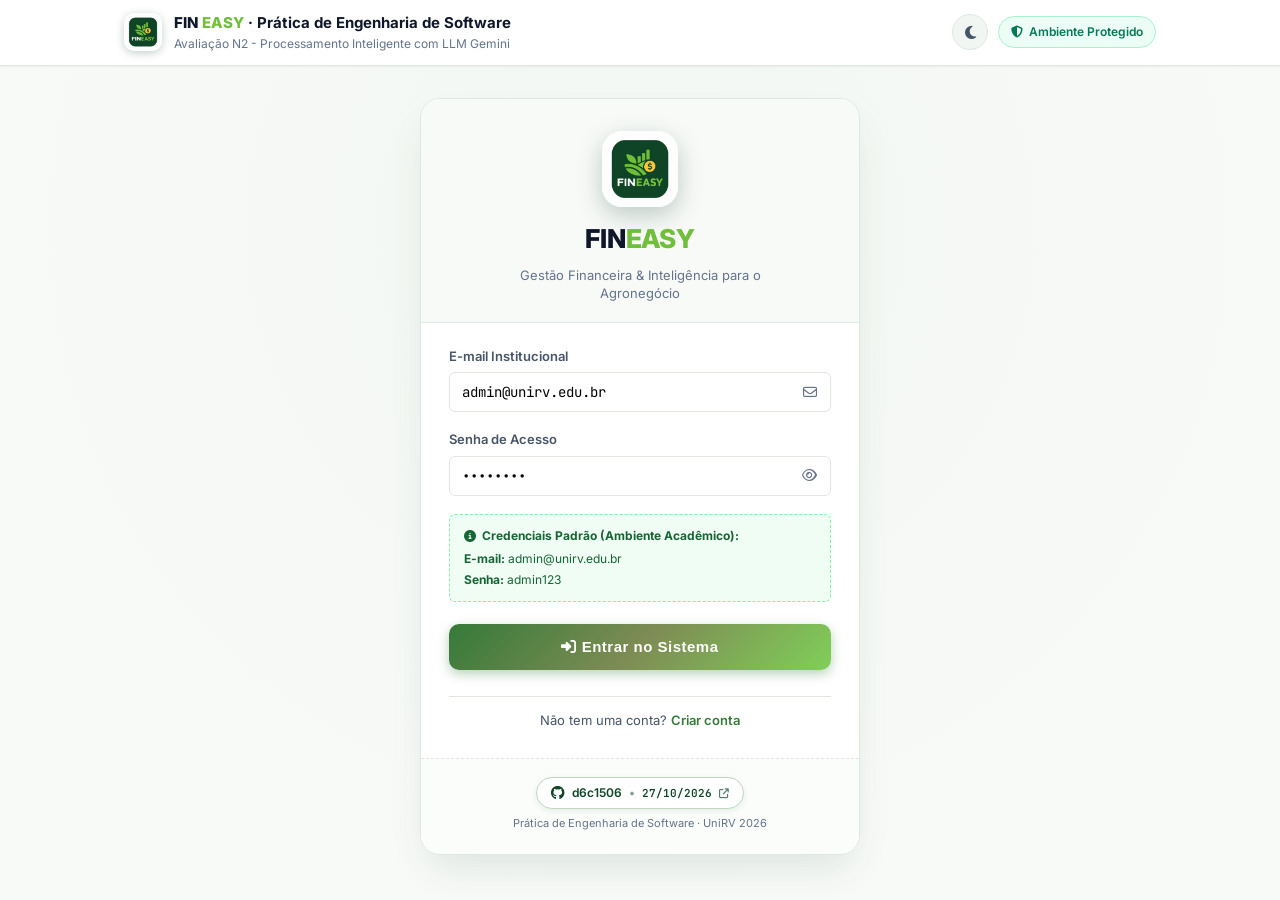
==== commit b1b1ccc0: "feat(ui): redirecionar link de versionamento para o commit no GitHub com hash e data (padrao Farm-Fi" ====
--- a/templates/login.html
+++ b/templates/login.html
@@ -111,17 +111,18 @@
                 </div>
             </form>
 
-            <!-- VERSIONAMENTO COM REDIRECIONAMENTO AO GITHUB COM DATA -->
+            <!-- VERSIONAMENTO COM REDIRECIONAMENTO AO COMMIT DO GITHUB COM DATA (ESTILO FARM-FIN) -->
             <div class="login-version-container">
-                <a href="https://github.com/UmLucasApenas-lab/Projeto-Administrativo---Disciplina-PRATICA-DE-ENGENHARIA-DE-SOFT/releases/tag/v2.2.0" 
+                <a href="https://github.com/UmLucasApenas-lab/Projeto-Administrativo---Disciplina-PRATICA-DE-ENGENHARIA-DE-SOFT/commit/d6c1506b61109f02da85fab74c051f41da984048" 
                    target="_blank" 
                    rel="noopener noreferrer" 
                    class="version-github-pill" 
-                   title="Ver versão v2.2.0 (27/10/2026) no repositório GitHub">
+                   id="versionGithubPill"
+                   title="Ver commit no GitHub (27/10/2026)">
                     <i class="fa-brands fa-github"></i>
-                    <span class="version-label">Versão v2.2.0</span>
+                    <span class="version-label" id="versionCommitHash">d6c1506</span>
                     <span class="version-sep">•</span>
-                    <span class="version-date">27/10/2026</span>
+                    <span class="version-date" id="versionCommitDate">27/10/2026</span>
                     <i class="fa-solid fa-arrow-up-right-from-square version-ext-icon"></i>
                 </a>
                 <span class="version-subtext">Prática de Engenharia de Software · UniRV 2026</span>
@@ -231,6 +232,33 @@
                     setTimeout(() => toast.remove(), 300);
                 }, 3500);
             }
+
+            // Sincronizar dinamicamente o link para o commit mais recente do GitHub
+            async function sincronizarVersaoGithub() {
+                try {
+                    const res = await fetch('https://api.github.com/repos/UmLucasApenas-lab/Projeto-Administrativo---Disciplina-PRATICA-DE-ENGENHARIA-DE-SOFT/commits/main');
+                    if (!res.ok) return;
+                    const data = await res.json();
+                    if (!data || !data.sha) return;
+
+                    const shaShort = data.sha.slice(0, 7);
+                    const commitUrl = data.html_url;
+                    const commitDate = new Date(data.commit.author.date).toLocaleDateString('pt-BR');
+
+                    const pill = document.getElementById('versionGithubPill');
+                    if (pill) {
+                        pill.href = commitUrl;
+                        pill.title = `Ver commit ${shaShort} (${commitDate}) no GitHub`;
+                    }
+                    const lbl = document.getElementById('versionCommitHash');
+                    if (lbl) lbl.textContent = shaShort;
+                    const dt = document.getElementById('versionCommitDate');
+                    if (dt) dt.textContent = commitDate;
+                } catch (e) {
+                    // Fallback gracioso mantendo o commit padrão
+                }
+            }
+            sincronizarVersaoGithub();
         });
     </script>
 </body>
